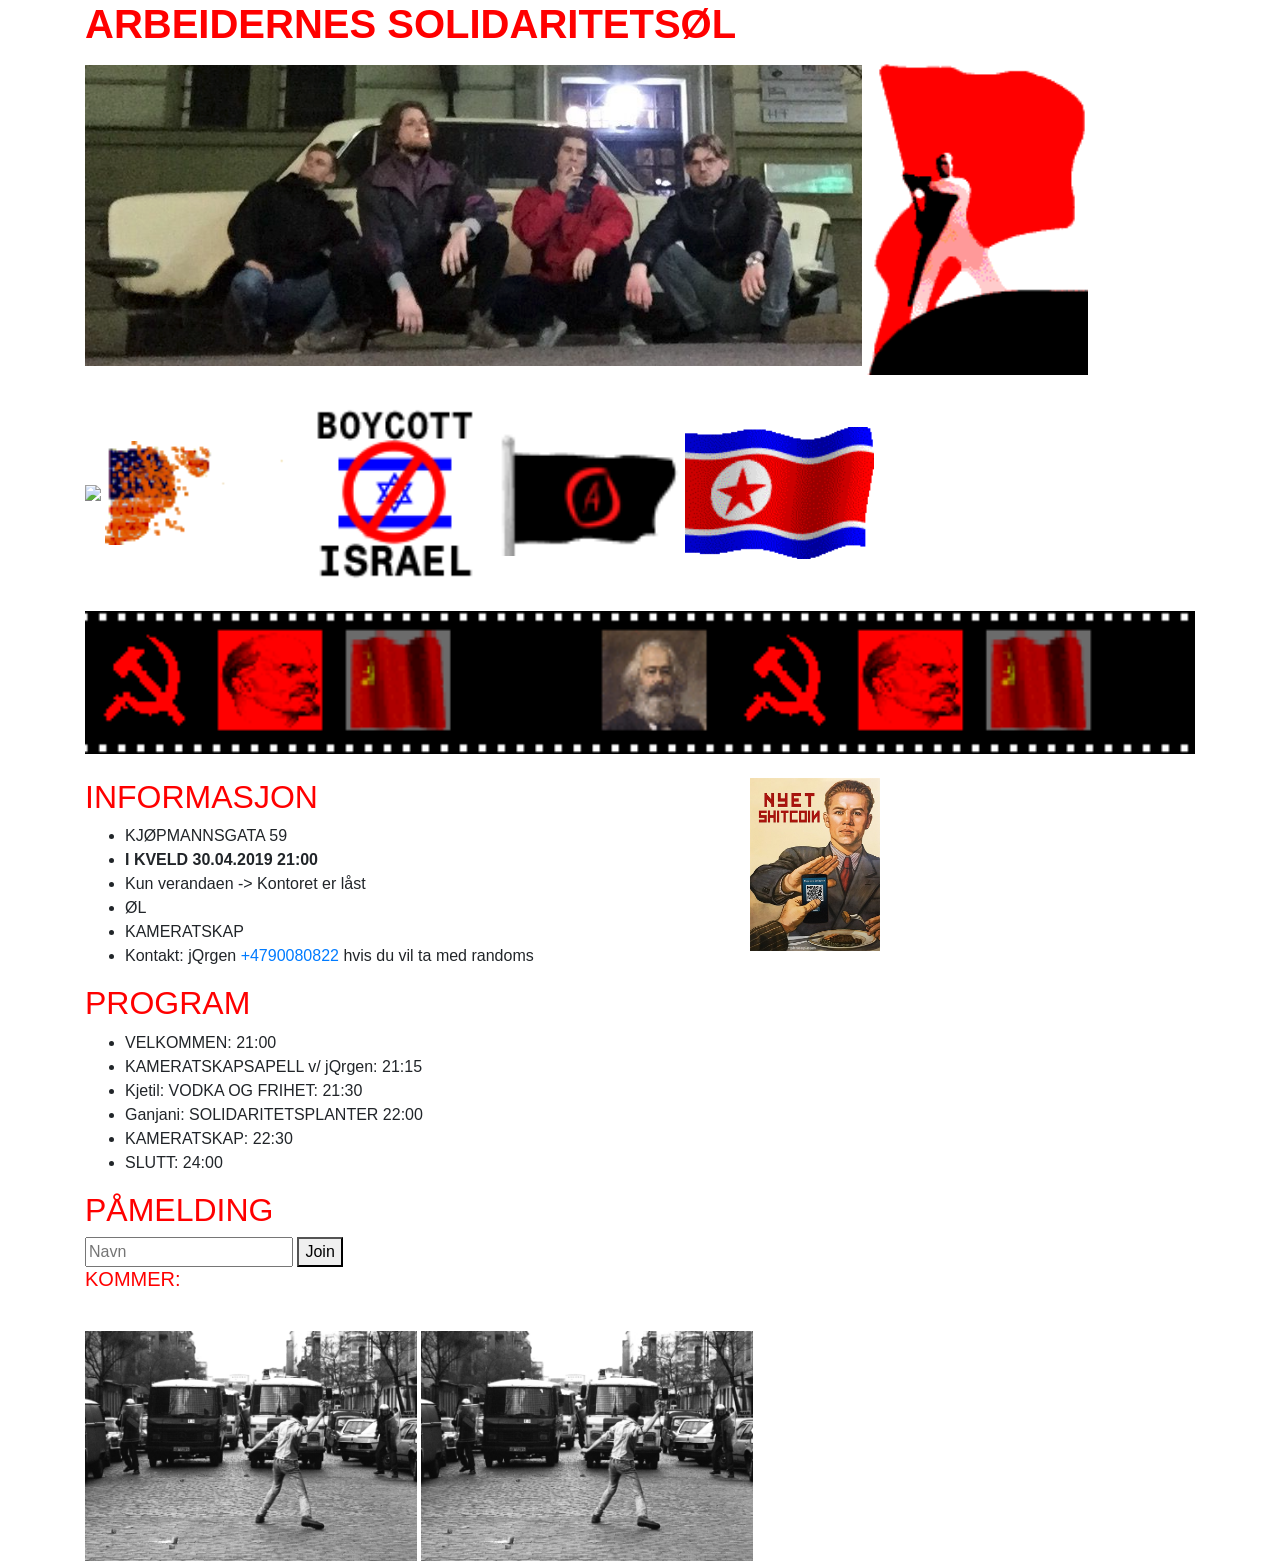
==== index.html @ 7ba4ff25 "anja" ====
<!DOCTYPE html>
<html>
	<head>
	<meta charset="UTF-8">
	<title>SOLIDARITETSØL</title>

	<link href="[data-uri]" rel="icon" type="image/x-icon" />

	<link rel="stylesheet" href="https://stackpath.bootstrapcdn.com/bootstrap/4.3.1/css/bootstrap.min.css" integrity="sha384-ggOyR0iXCbMQv3Xipma34MD+dH/1fQ784/j6cY/iJTQUOhcWr7x9JvoRxT2MZw1T" crossorigin="anonymous">
<script src="https://stackpath.bootstrapcdn.com/bootstrap/4.3.1/js/bootstrap.min.js" integrity="sha384-JjSmVgyd0p3pXB1rRibZUAYoIIy6OrQ6VrjIEaFf/nJGzIxFDsf4x0xIM+B07jRM" crossorigin="anonymous"></script>
	</head>

	<body>
			<div class="container">

		<span id="login">

		</span>

		<span id="invite">
			<h1 style="color:red"><b>ARBEIDERNES SOLIDARITETSØL</b></h1>
			
			<span>
				
				<img src="awesome_lada.png" width="70%"/>
				<img src="banderani.gif" width="20%"/>
			</span>

			<br>
			<br>
				<div width="100%">
					<img src="animatedUSSRflag.gif" width="17%"/>
					<img src="usaburn.gif" width="17%"/>
					<img src="boycott-israel-anim.gif" width="17%"/>
					<img src="anarchy.gif" width="17%"/>
					<img src="kp-flag1.gif" width="17%"/>

				</div>

		</span>

		<br>
		<img src="communist.gif" width="100%"/>
		<br>
		<br>
		<div class="row">
				<div class="col-7">
					<h2 style="color:red">INFORMASJON</h2>
						<ul>
								<li>KJØPMANNSGATA 59</li>
								<li><b>I KVELD 30.04.2019 21:00</b></li>
								<li>Kun verandaen -> Kontoret er låst</li>
								<li>ØL</li>
								<li>KAMERATSKAP</li>
								<li>Kontakt: jQrgen <a href="tel:+4790080822">+4790080822</a> hvis du vil ta med randoms</li>
							</ul> 
				</div>
				<div class="col-5">
						<img src="no_shitcoins.jpg" width="130px"/>
				</div>
			</div>

			<h2 style="color:red">PROGRAM</h2>

			<ul>
					<li>VELKOMMEN: 21:00</li>
					<li>KAMERATSKAPSAPELL v/ jQrgen: 21:15</li>
					<li>Kjetil: VODKA OG FRIHET: 21:30</li>
					<li>Ganjani: SOLIDARITETSPLANTER 22:00</li>
					<li>KAMERATSKAP: 22:30</li>
					<li>SLUTT: 24:00</li>
			</ul>

			<h2 style="color:red">PÅMELDING</h2>
			<input id="attendInput" type="text" placeholder="Navn"> <button onclick="attend()">Join</button>
			<h5 style="color:red">KOMMER:</h5>
			<ul id="dynamic-list"></ul>
		<span>
			<br>
			<img src="mai_1_throwing_stone.jpg" height="230px"/>
			<img src="mai_1_throwing_stone.jpg" height="230px"/>			
		</span>

	</div>

		
		<script src="https://www.gstatic.com/firebasejs/5.10.1/firebase-app.js"></script>
		<script src="https://www.gstatic.com/firebasejs/5.10.1/firebase-firestore.js"></script>

		<script>
			// Initialize Firebase
			var config = {
				apiKey: "AIzaSyAoUilSDTzqC1C0VQzVPPzwSfkYMcGKgtk",
				authDomain: "jqrgen-playground.firebaseapp.com",
				databaseURL: "https://jqrgen-playground.firebaseio.com",
				projectId: "jqrgen-playground",
				storageBucket: "jqrgen-playground.appspot.com",
				messagingSenderId: "1050243347372"
			};
			firebase.initializeApp(config);
			
			const db = firebase.firestore()

			db.collection("attendees").doc("solidaritetsol")
				.get().then(function(doc) {
						const data = doc.data()["attending"]
						data.forEach(attendee => {
							addRSVP(attendee)
						});
				});

			function attend() {
				const attendInput = document.getElementById("attendInput")
				const name = attendInput.value
				attendInput.value = ""
				
				db.collection("attendees")
				.doc("solidaritetsol")
				.update({
					attending: firebase.firestore.FieldValue.arrayUnion(name)
				})

				addRSVP(name)
				window.alert("SES I KVELD KAMERAT")
			}

		function addRSVP(name){
			var ul = document.getElementById("dynamic-list");
			ul.remo
			var li = document.createElement("li");
			li.setAttribute('id',name);
			li.appendChild(document.createTextNode(name));
			ul.appendChild(li);

		}
		</script>
	</body>

</html>
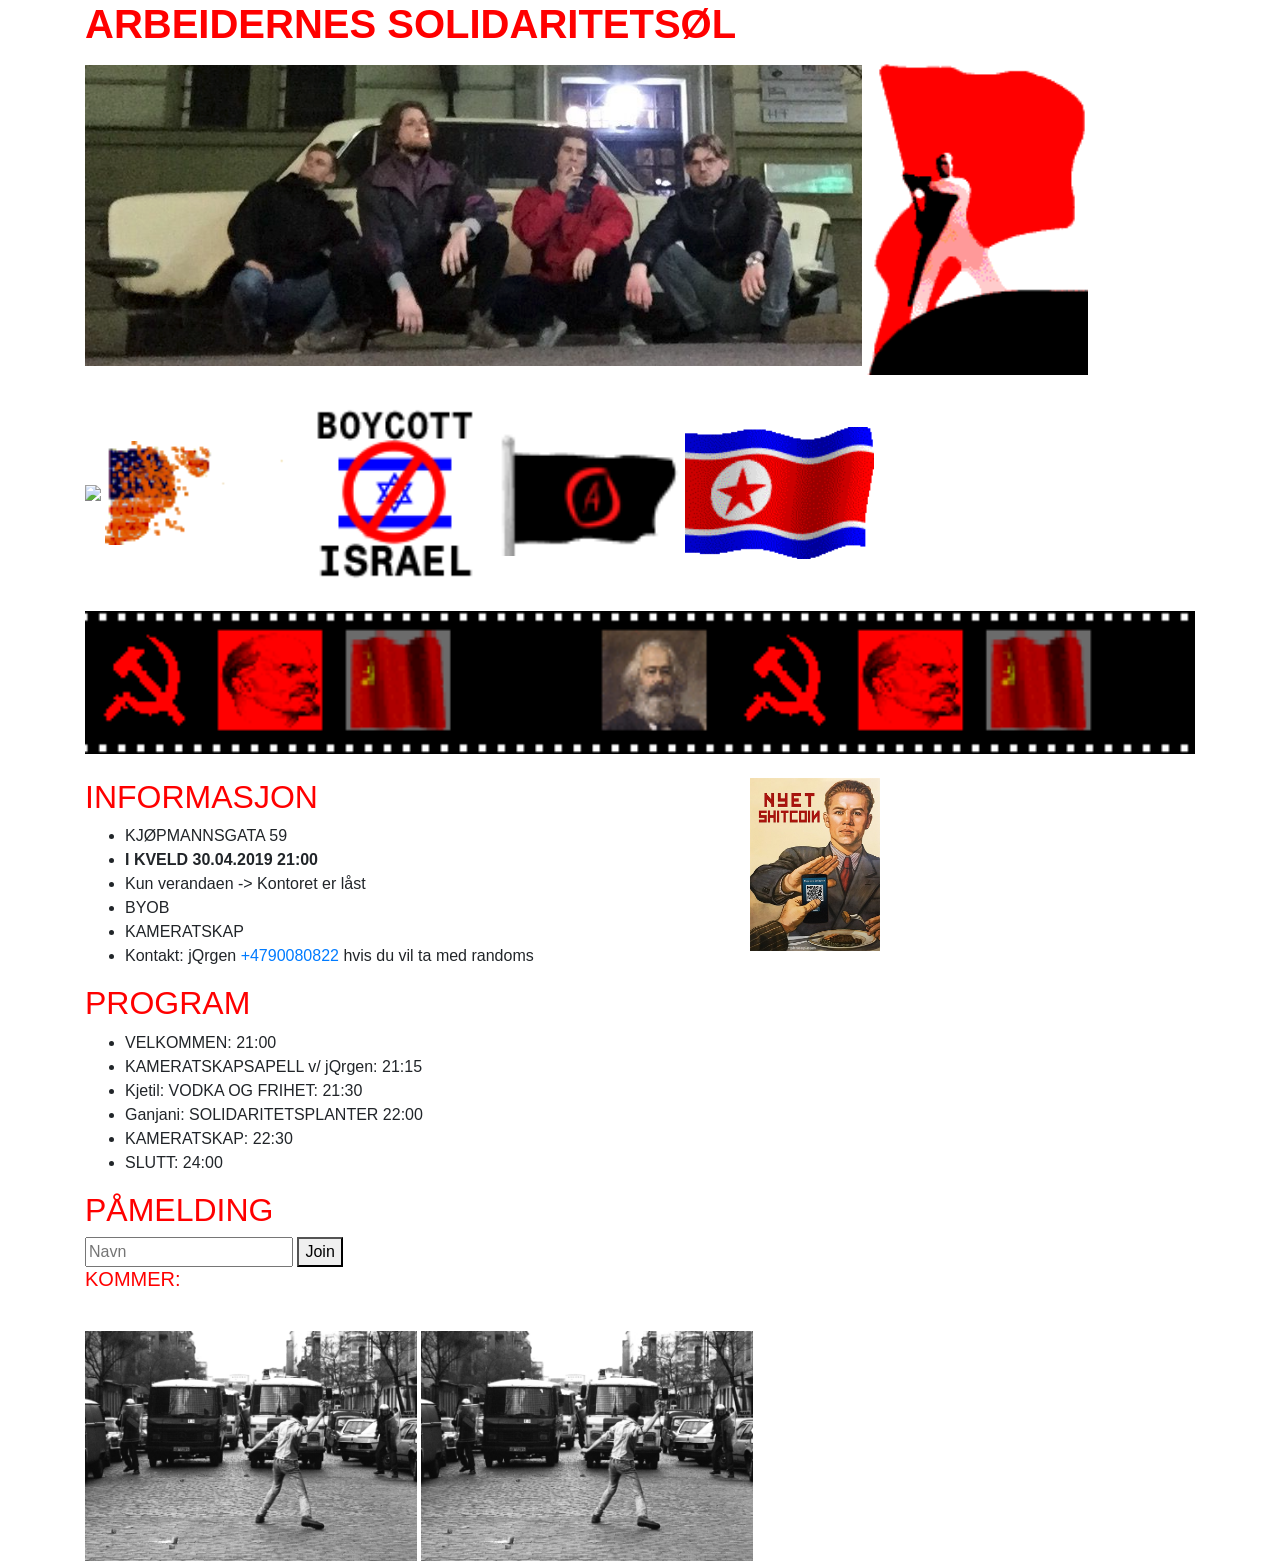
==== commit d2e53175: "anja" ====
--- a/index.html
+++ b/index.html
@@ -50,7 +50,7 @@
 								<li>KJØPMANNSGATA 59</li>
 								<li><b>I KVELD 30.04.2019 21:00</b></li>
 								<li>Kun verandaen -> Kontoret er låst</li>
-								<li>ØL</li>
+								<li>BYOB</li>
 								<li>KAMERATSKAP</li>
 								<li>Kontakt: jQrgen <a href="tel:+4790080822">+4790080822</a> hvis du vil ta med randoms</li>
 							</ul> 
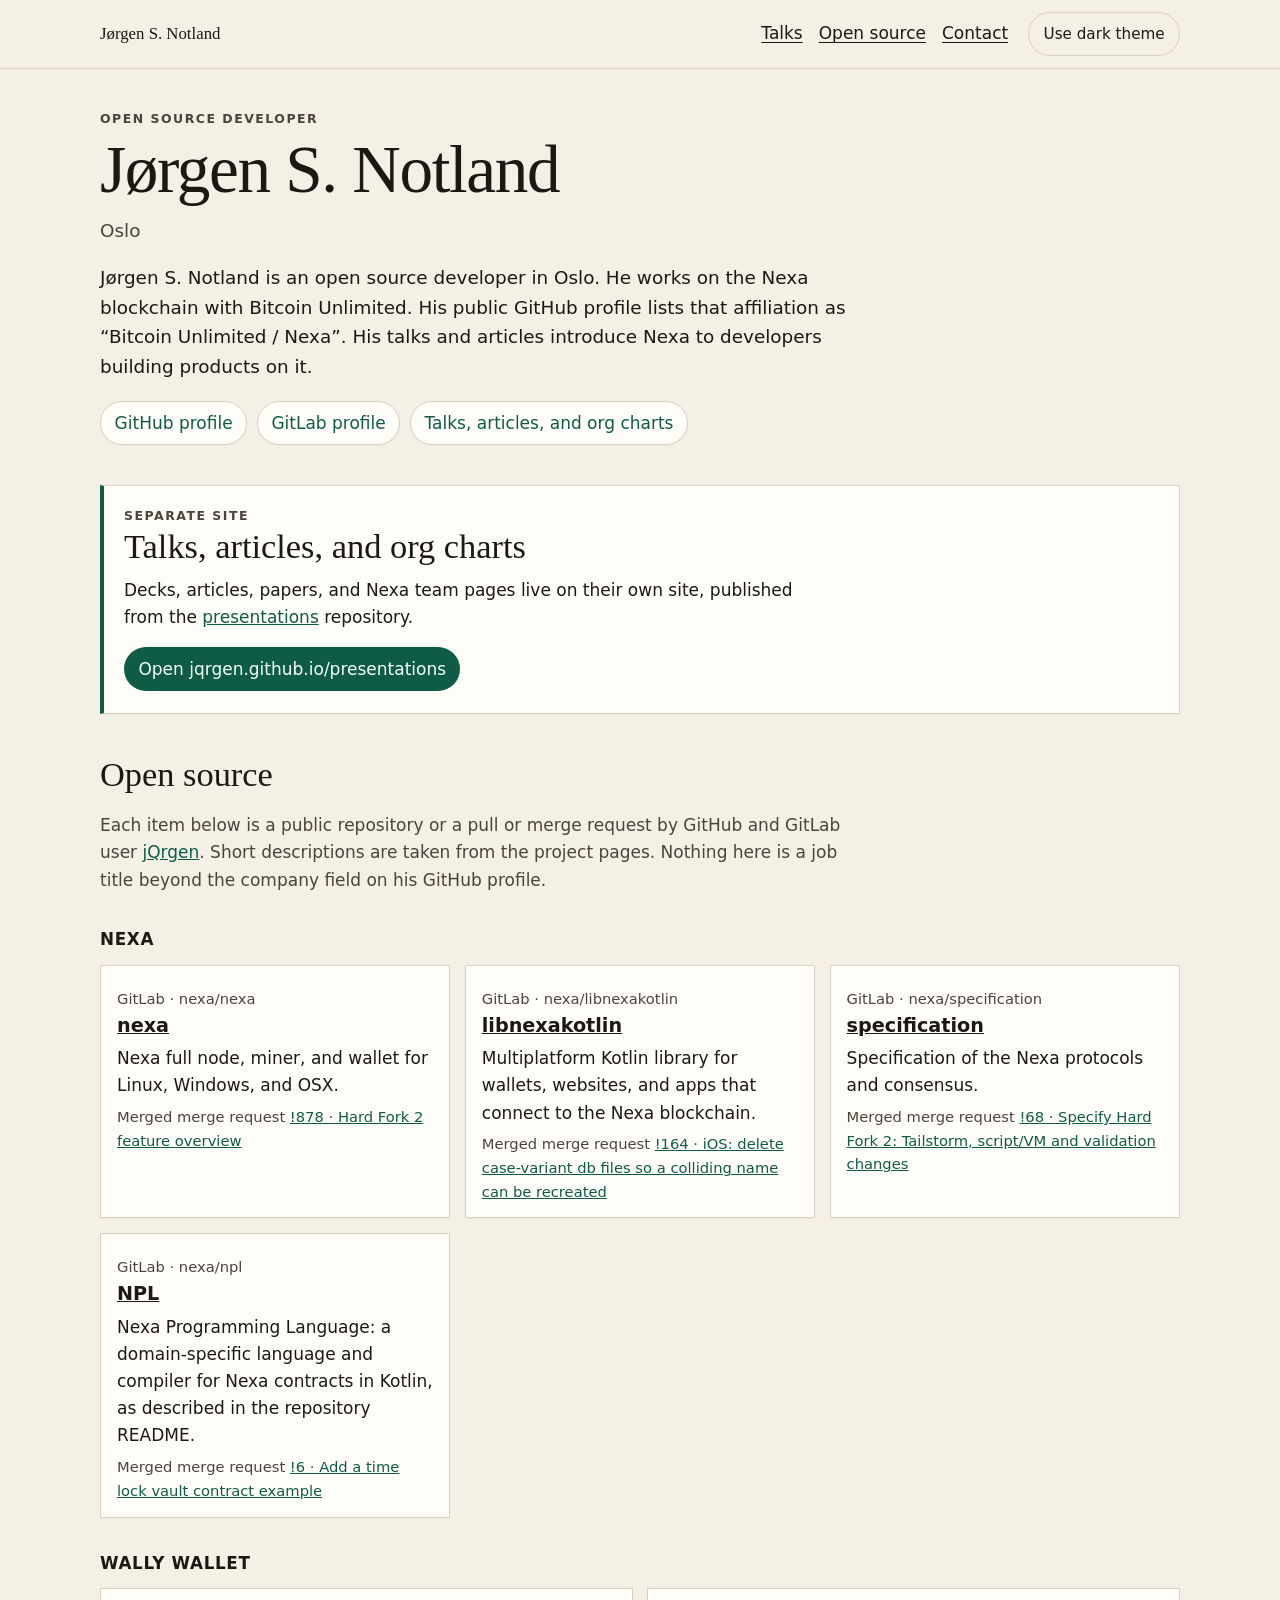
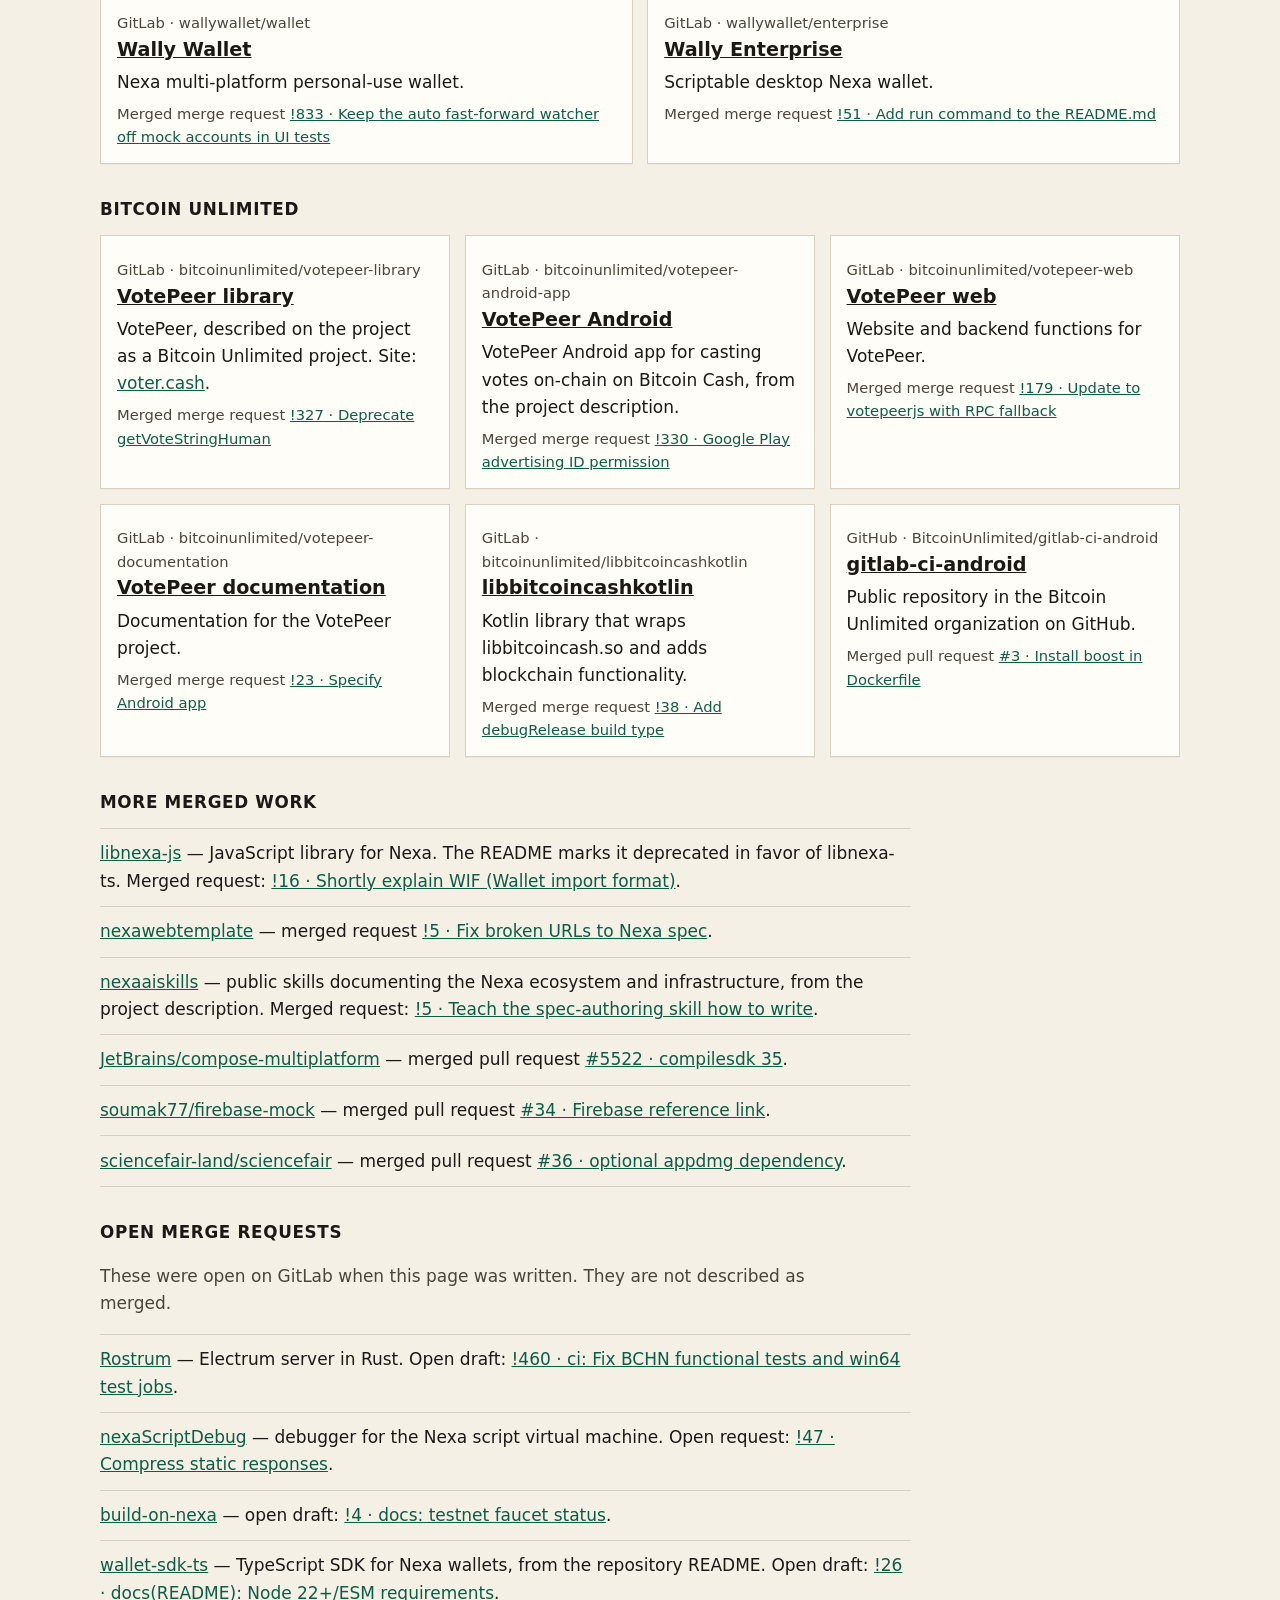
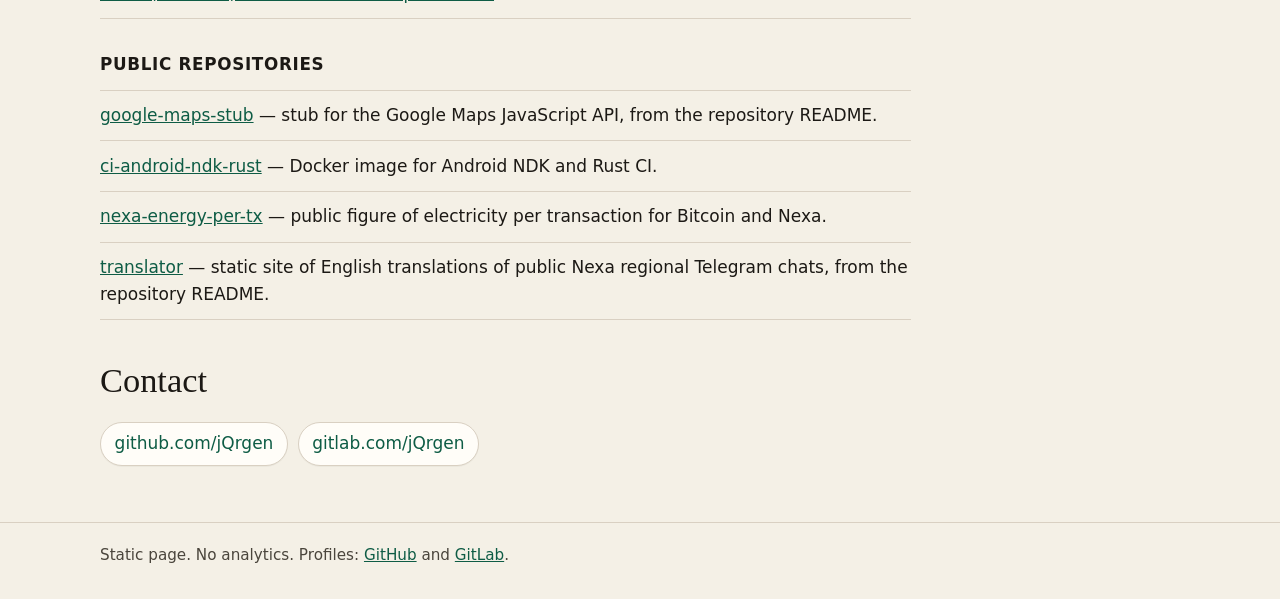
==== commit b18baaef: "Replace the root page with a static personal site Remove the 2019 event page and its images. Publish" ====
--- a/index.html
+++ b/index.html
@@ -1,139 +1,231 @@
 <!DOCTYPE html>
-<html>
-	<head>
-	<meta charset="UTF-8">
-	<title>SOLIDARITETSØL</title>
-
-	<link href="[data-uri]" rel="icon" type="image/x-icon" />
-
-	<link rel="stylesheet" href="https://stackpath.bootstrapcdn.com/bootstrap/4.3.1/css/bootstrap.min.css" integrity="sha384-ggOyR0iXCbMQv3Xipma34MD+dH/1fQ784/j6cY/iJTQUOhcWr7x9JvoRxT2MZw1T" crossorigin="anonymous">
-<script src="https://stackpath.bootstrapcdn.com/bootstrap/4.3.1/js/bootstrap.min.js" integrity="sha384-JjSmVgyd0p3pXB1rRibZUAYoIIy6OrQ6VrjIEaFf/nJGzIxFDsf4x0xIM+B07jRM" crossorigin="anonymous"></script>
-	</head>
-
-	<body>
-			<div class="container">
-
-		<span id="login">
-
-		</span>
-
-		<span id="invite">
-			<h1 style="color:red"><b>ARBEIDERNES SOLIDARITETSØL</b></h1>
-			
-			<span>
-				
-				<img src="awesome_lada.png" width="70%"/>
-				<img src="banderani.gif" width="20%"/>
-			</span>
-
-			<br>
-			<br>
-				<div width="100%">
-					<img src="animatedUSSRflag.gif" width="17%"/>
-					<img src="usaburn.gif" width="17%"/>
-					<img src="boycott-israel-anim.gif" width="17%"/>
-					<img src="anarchy.gif" width="17%"/>
-					<img src="kp-flag1.gif" width="17%"/>
-
-				</div>
-
-		</span>
-
-		<br>
-		<img src="communist.gif" width="100%"/>
-		<br>
-		<br>
-		<div class="row">
-				<div class="col-7">
-					<h2 style="color:red">INFORMASJON</h2>
-						<ul>
-								<li>KJØPMANNSGATA 59</li>
-								<li><b>I KVELD 30.04.2019 21:00</b></li>
-								<li>Kun verandaen -> Kontoret er låst</li>
-								<li>BYOB</li>
-								<li>KAMERATSKAP</li>
-								<li>Kontakt: jQrgen <a href="tel:+4790080822">+4790080822</a> hvis du vil ta med randoms</li>
-							</ul> 
-				</div>
-				<div class="col-5">
-						<img src="no_shitcoins.jpg" width="130px"/>
-				</div>
-			</div>
-
-			<h2 style="color:red">PROGRAM</h2>
-
-			<ul>
-					<li>VELKOMMEN: 21:00</li>
-					<li>KAMERATSKAPSAPELL v/ jQrgen: 21:15</li>
-					<li>Kjetil: VODKA OG FRIHET: 21:30</li>
-					<li>Ganjani: SOLIDARITETSPLANTER 22:00</li>
-					<li>KAMERATSKAP: 22:30</li>
-					<li>SLUTT: 24:00</li>
-			</ul>
-
-			<h2 style="color:red">PÅMELDING</h2>
-			<input id="attendInput" type="text" placeholder="Navn"> <button onclick="attend()">Join</button>
-			<h5 style="color:red">KOMMER:</h5>
-			<ul id="dynamic-list"></ul>
-		<span>
-			<br>
-			<img src="mai_1_throwing_stone.jpg" height="230px"/>
-			<img src="mai_1_throwing_stone.jpg" height="230px"/>			
-		</span>
-
-	</div>
-
-		
-		<script src="https://www.gstatic.com/firebasejs/5.10.1/firebase-app.js"></script>
-		<script src="https://www.gstatic.com/firebasejs/5.10.1/firebase-firestore.js"></script>
-
-		<script>
-			// Initialize Firebase
-			var config = {
-				apiKey: "AIzaSyAoUilSDTzqC1C0VQzVPPzwSfkYMcGKgtk",
-				authDomain: "jqrgen-playground.firebaseapp.com",
-				databaseURL: "https://jqrgen-playground.firebaseio.com",
-				projectId: "jqrgen-playground",
-				storageBucket: "jqrgen-playground.appspot.com",
-				messagingSenderId: "1050243347372"
-			};
-			firebase.initializeApp(config);
-			
-			const db = firebase.firestore()
-
-			db.collection("attendees").doc("solidaritetsol")
-				.get().then(function(doc) {
-						const data = doc.data()["attending"]
-						data.forEach(attendee => {
-							addRSVP(attendee)
-						});
-				});
-
-			function attend() {
-				const attendInput = document.getElementById("attendInput")
-				const name = attendInput.value
-				attendInput.value = ""
-				
-				db.collection("attendees")
-				.doc("solidaritetsol")
-				.update({
-					attending: firebase.firestore.FieldValue.arrayUnion(name)
-				})
-
-				addRSVP(name)
-				window.alert("SES I KVELD KAMERAT")
-			}
-
-		function addRSVP(name){
-			var ul = document.getElementById("dynamic-list");
-			ul.remo
-			var li = document.createElement("li");
-			li.setAttribute('id',name);
-			li.appendChild(document.createTextNode(name));
-			ul.appendChild(li);
-
-		}
-		</script>
-	</body>
-
-</html> +<html lang="en">
+<head>
+<meta charset="utf-8">
+<meta name="viewport" content="width=device-width, initial-scale=1">
+<title>Jørgen S. Notland</title>
+<meta name="description" content="Jørgen S. Notland is an open source developer in Oslo. He works on the Nexa blockchain with Bitcoin Unlimited.">
+<link rel="canonical" href="https://jqrgen.github.io/">
+<meta property="og:title" content="Jørgen S. Notland">
+<meta property="og:description" content="Open source developer in Oslo, working on the Nexa blockchain with Bitcoin Unlimited.">
+<meta property="og:type" content="profile">
+<meta property="og:url" content="https://jqrgen.github.io/">
+<meta property="og:locale" content="en">
+<meta property="og:site_name" content="Jørgen S. Notland">
+<meta name="theme-color" content="#f4f0e6">
+<link rel="icon" href="favicon.svg" type="image/svg+xml">
+<link rel="stylesheet" href="styles.css">
+</head>
+<body>
+<a class="skip" href="#content">Skip to content</a>
+<header class="site-header">
+<div class="wrap header-inner">
+<a class="brand" href="#content">Jørgen S. Notland</a>
+<nav class="site-nav" aria-label="On this page">
+<a href="#talks">Talks</a>
+<a href="#work">Open source</a>
+<a href="#contact">Contact</a>
+</nav>
+<button type="button" class="theme-toggle" id="theme-toggle" aria-pressed="false">Toggle color theme</button>
+</div>
+</header>
+
+<main id="content">
+<div class="wrap">
+<p class="kicker">Open source developer</p>
+<h1>Jørgen S. Notland</h1>
+<p class="place">Oslo</p>
+<p class="lede">Jørgen S. Notland is an open source developer in Oslo. He works on the Nexa blockchain with Bitcoin Unlimited. His public GitHub profile lists that affiliation as “Bitcoin Unlimited / Nexa”. His talks and articles introduce Nexa to developers building products on it.</p>
+<ul class="profile-links">
+<li><a rel="me" href="https://github.com/jQrgen">GitHub profile</a></li>
+<li><a rel="me" href="https://gitlab.com/jQrgen">GitLab profile</a></li>
+<li><a href="https://jqrgen.github.io/presentations/">Talks, articles, and org charts</a></li>
+</ul>
+
+<section class="panel" id="talks" aria-labelledby="talks-heading">
+<div>
+<p class="kicker">Separate site</p>
+<h2 id="talks-heading">Talks, articles, and org charts</h2>
+<p>Decks, articles, papers, and Nexa team pages live on their own site, published from the <a href="https://github.com/jQrgen/presentations">presentations</a> repository.</p>
+</div>
+<a class="panel-link" href="https://jqrgen.github.io/presentations/">Open jqrgen.github.io/presentations</a>
+</section>
+
+<section id="work" aria-labelledby="work-heading">
+<h2 id="work-heading">Open source</h2>
+<p class="section-note">Each item below is a public repository or a pull or merge request by GitHub and GitLab user <a href="https://github.com/jQrgen">jQrgen</a>. Short descriptions are taken from the project pages. Nothing here is a job title beyond the company field on his GitHub profile.</p>
+
+<h3>Nexa</h3>
+<ul class="cards">
+<li>
+<p class="meta">GitLab · nexa/nexa</p>
+<h4><a href="https://gitlab.com/nexa/nexa">nexa</a></h4>
+<p>Nexa full node, miner, and wallet for Linux, Windows, and OSX.</p>
+<p class="meta">Merged merge request <a href="https://gitlab.com/nexa/nexa/-/merge_requests/878">!878 · Hard Fork 2 feature overview</a></p>
+</li>
+<li>
+<p class="meta">GitLab · nexa/libnexakotlin</p>
+<h4><a href="https://gitlab.com/nexa/libnexakotlin">libnexakotlin</a></h4>
+<p>Multiplatform Kotlin library for wallets, websites, and apps that connect to the Nexa blockchain.</p>
+<p class="meta">Merged merge request <a href="https://gitlab.com/nexa/libnexakotlin/-/merge_requests/164">!164 · iOS: delete case-variant db files so a colliding name can be recreated</a></p>
+</li>
+<li>
+<p class="meta">GitLab · nexa/specification</p>
+<h4><a href="https://gitlab.com/nexa/specification">specification</a></h4>
+<p>Specification of the Nexa protocols and consensus.</p>
+<p class="meta">Merged merge request <a href="https://gitlab.com/nexa/specification/-/merge_requests/68">!68 · Specify Hard Fork 2: Tailstorm, script/VM and validation changes</a></p>
+</li>
+<li>
+<p class="meta">GitLab · nexa/npl</p>
+<h4><a href="https://gitlab.com/nexa/npl">NPL</a></h4>
+<p>Nexa Programming Language: a domain-specific language and compiler for Nexa contracts in Kotlin, as described in the repository README.</p>
+<p class="meta">Merged merge request <a href="https://gitlab.com/nexa/npl/-/merge_requests/6">!6 · Add a time lock vault contract example</a></p>
+</li>
+</ul>
+
+<h3>Wally Wallet</h3>
+<ul class="cards">
+<li>
+<p class="meta">GitLab · wallywallet/wallet</p>
+<h4><a href="https://gitlab.com/wallywallet/wallet">Wally Wallet</a></h4>
+<p>Nexa multi-platform personal-use wallet.</p>
+<p class="meta">Merged merge request <a href="https://gitlab.com/wallywallet/wallet/-/merge_requests/833">!833 · Keep the auto fast-forward watcher off mock accounts in UI tests</a></p>
+</li>
+<li>
+<p class="meta">GitLab · wallywallet/enterprise</p>
+<h4><a href="https://gitlab.com/wallywallet/enterprise">Wally Enterprise</a></h4>
+<p>Scriptable desktop Nexa wallet.</p>
+<p class="meta">Merged merge request <a href="https://gitlab.com/wallywallet/enterprise/-/merge_requests/51">!51 · Add run command to the README.md</a></p>
+</li>
+</ul>
+
+<h3>Bitcoin Unlimited</h3>
+<ul class="cards">
+<li>
+<p class="meta">GitLab · bitcoinunlimited/votepeer-library</p>
+<h4><a href="https://gitlab.com/bitcoinunlimited/votepeer-library">VotePeer library</a></h4>
+<p>VotePeer, described on the project as a Bitcoin Unlimited project. Site: <a href="https://voter.cash">voter.cash</a>.</p>
+<p class="meta">Merged merge request <a href="https://gitlab.com/bitcoinunlimited/votepeer-library/-/merge_requests/327">!327 · Deprecate getVoteStringHuman</a></p>
+</li>
+<li>
+<p class="meta">GitLab · bitcoinunlimited/votepeer-android-app</p>
+<h4><a href="https://gitlab.com/bitcoinunlimited/votepeer-android-app">VotePeer Android</a></h4>
+<p>VotePeer Android app for casting votes on-chain on Bitcoin Cash, from the project description.</p>
+<p class="meta">Merged merge request <a href="https://gitlab.com/bitcoinunlimited/votepeer-android-app/-/merge_requests/330">!330 · Google Play advertising ID permission</a></p>
+</li>
+<li>
+<p class="meta">GitLab · bitcoinunlimited/votepeer-web</p>
+<h4><a href="https://gitlab.com/bitcoinunlimited/votepeer-web">VotePeer web</a></h4>
+<p>Website and backend functions for VotePeer.</p>
+<p class="meta">Merged merge request <a href="https://gitlab.com/bitcoinunlimited/votepeer-web/-/merge_requests/179">!179 · Update to votepeerjs with RPC fallback</a></p>
+</li>
+<li>
+<p class="meta">GitLab · bitcoinunlimited/votepeer-documentation</p>
+<h4><a href="https://gitlab.com/bitcoinunlimited/votepeer-documentation">VotePeer documentation</a></h4>
+<p>Documentation for the VotePeer project.</p>
+<p class="meta">Merged merge request <a href="https://gitlab.com/bitcoinunlimited/votepeer-documentation/-/merge_requests/23">!23 · Specify Android app</a></p>
+</li>
+<li>
+<p class="meta">GitLab · bitcoinunlimited/libbitcoincashkotlin</p>
+<h4><a href="https://gitlab.com/bitcoinunlimited/libbitcoincashkotlin">libbitcoincashkotlin</a></h4>
+<p>Kotlin library that wraps libbitcoincash.so and adds blockchain functionality.</p>
+<p class="meta">Merged merge request <a href="https://gitlab.com/bitcoinunlimited/libbitcoincashkotlin/-/merge_requests/38">!38 · Add debugRelease build type</a></p>
+</li>
+<li>
+<p class="meta">GitHub · BitcoinUnlimited/gitlab-ci-android</p>
+<h4><a href="https://github.com/BitcoinUnlimited/gitlab-ci-android">gitlab-ci-android</a></h4>
+<p>Public repository in the Bitcoin Unlimited organization on GitHub.</p>
+<p class="meta">Merged pull request <a href="https://github.com/BitcoinUnlimited/gitlab-ci-android/pull/3">#3 · Install boost in Dockerfile</a></p>
+</li>
+</ul>
+
+<h3>More merged work</h3>
+<ul class="plain">
+<li><a href="https://gitlab.com/nexa/libnexa-js">libnexa-js</a> — JavaScript library for Nexa. The README marks it deprecated in favor of libnexa-ts. Merged request: <a href="https://gitlab.com/nexa/libnexa-js/-/merge_requests/16">!16 · Shortly explain WIF (Wallet import format)</a>.</li>
+<li><a href="https://gitlab.com/nexa/nexawebtemplate">nexawebtemplate</a> — merged request <a href="https://gitlab.com/nexa/nexawebtemplate/-/merge_requests/5">!5 · Fix broken URLs to Nexa spec</a>.</li>
+<li><a href="https://gitlab.com/nexa/nexaaiskills">nexaaiskills</a> — public skills documenting the Nexa ecosystem and infrastructure, from the project description. Merged request: <a href="https://gitlab.com/nexa/nexaaiskills/-/merge_requests/5">!5 · Teach the spec-authoring skill how to write</a>.</li>
+<li><a href="https://github.com/JetBrains/compose-multiplatform">JetBrains/compose-multiplatform</a> — merged pull request <a href="https://github.com/JetBrains/compose-multiplatform/pull/5522">#5522 · compilesdk 35</a>.</li>
+<li><a href="https://github.com/soumak77/firebase-mock">soumak77/firebase-mock</a> — merged pull request <a href="https://github.com/soumak77/firebase-mock/pull/34">#34 · Firebase reference link</a>.</li>
+<li><a href="https://github.com/sciencefair-land/sciencefair">sciencefair-land/sciencefair</a> — merged pull request <a href="https://github.com/sciencefair-land/sciencefair/pull/36">#36 · optional appdmg dependency</a>.</li>
+</ul>
+
+<h3>Open merge requests</h3>
+<p class="section-note">These were open on GitLab when this page was written. They are not described as merged.</p>
+<ul class="plain">
+<li><a href="https://gitlab.com/nexa/rostrum">Rostrum</a> — Electrum server in Rust. Open draft: <a href="https://gitlab.com/nexa/rostrum/-/merge_requests/460">!460 · ci: Fix BCHN functional tests and win64 test jobs</a>.</li>
+<li><a href="https://gitlab.com/nexa/nexascriptdebug">nexaScriptDebug</a> — debugger for the Nexa script virtual machine. Open request: <a href="https://gitlab.com/nexa/nexascriptdebug/-/merge_requests/47">!47 · Compress static responses</a>.</li>
+<li><a href="https://gitlab.com/nexa/build-on-nexa">build-on-nexa</a> — open draft: <a href="https://gitlab.com/nexa/build-on-nexa/-/merge_requests/4">!4 · docs: testnet faucet status</a>.</li>
+<li><a href="https://gitlab.com/nexa/wallet-sdk-ts">wallet-sdk-ts</a> — TypeScript SDK for Nexa wallets, from the repository README. Open draft: <a href="https://gitlab.com/nexa/wallet-sdk-ts/-/merge_requests/26">!26 · docs(README): Node 22+/ESM requirements</a>.</li>
+</ul>
+
+<h3>Public repositories</h3>
+<ul class="plain">
+<li><a href="https://github.com/jQrgen/google-maps-stub">google-maps-stub</a> — stub for the Google Maps JavaScript API, from the repository README.</li>
+<li><a href="https://github.com/jQrgen/ci-android-ndk-rust">ci-android-ndk-rust</a> — Docker image for Android NDK and Rust CI.</li>
+<li><a href="https://github.com/jQrgen/nexa-energy-per-tx">nexa-energy-per-tx</a> — public figure of electricity per transaction for Bitcoin and Nexa.</li>
+<li><a href="https://github.com/jQrgen/translator">translator</a> — static site of English translations of public Nexa regional Telegram chats, from the repository README.</li>
+</ul>
+</section>
+
+<section id="contact" aria-labelledby="contact-heading">
+<h2 id="contact-heading">Contact</h2>
+<ul class="profile-links">
+<li><a rel="me" href="https://github.com/jQrgen">github.com/jQrgen</a></li>
+<li><a rel="me" href="https://gitlab.com/jQrgen">gitlab.com/jQrgen</a></li>
+</ul>
+</section>
+</div>
+</main>
+
+<footer class="site-footer">
+<div class="wrap">
+<p>Static page. No analytics. Profiles: <a href="https://github.com/jQrgen">GitHub</a> and <a href="https://gitlab.com/jQrgen">GitLab</a>.</p>
+</div>
+</footer>
+<script>
+(function () {
+  var root = document.documentElement;
+  var key = "theme";
+  var btn = document.getElementById("theme-toggle");
+  var color = document.querySelector('meta[name="theme-color"]');
+  var media = window.matchMedia("(prefers-color-scheme: dark)");
+
+  function systemDark() {
+    return media.matches;
+  }
+
+  function apply(theme) {
+    if (theme === "light" || theme === "dark") {
+      root.setAttribute("data-theme", theme);
+    } else {
+      root.removeAttribute("data-theme");
+    }
+    var dark = theme === "dark" || (!theme && systemDark());
+    btn.setAttribute("aria-pressed", dark ? "true" : "false");
+    btn.textContent = dark ? "Use light theme" : "Use dark theme";
+    if (color) color.setAttribute("content", dark ? "#121614" : "#f4f0e6");
+  }
+
+  var stored = null;
+  try { stored = localStorage.getItem(key); } catch (e) {}
+  if (stored !== "light" && stored !== "dark") stored = null;
+  apply(stored);
+
+  btn.addEventListener("click", function () {
+    var dark = btn.getAttribute("aria-pressed") === "true";
+    var next = dark ? "light" : "dark";
+    try { localStorage.setItem(key, next); } catch (e) {}
+    apply(next);
+  });
+
+  if (media.addEventListener) {
+    media.addEventListener("change", function () {
+      var saved = null;
+      try { saved = localStorage.getItem(key); } catch (e) {}
+      if (saved !== "light" && saved !== "dark") apply(null);
+    });
+  }
+})();
+</script>
+</body>
+</html>
--- a/styles.css
+++ b/styles.css
@@ -0,0 +1,328 @@
+:root {
+  color-scheme: light;
+  --bg: #f4f0e6;
+  --bg-raise: #fffdf8;
+  --ink: #1c1915;
+  --muted: #4a453c;
+  --line: #d9d0c2;
+  --accent: #0e5c45;
+  --accent-ink: #f7fffb;
+  --header: rgba(244, 240, 230, 0.92);
+  --shadow: 0 1px 0 rgba(28, 25, 21, 0.04);
+  --serif: "Iowan Old Style", "Palatino Linotype", Palatino, Georgia, "Times New Roman", serif;
+  --sans: system-ui, -apple-system, "Segoe UI", Roboto, Helvetica, Arial, sans-serif;
+}
+
+@media (prefers-color-scheme: dark) {
+  :root {
+    color-scheme: dark;
+    --bg: #121614;
+    --bg-raise: #1b221e;
+    --ink: #f4f0e6;
+    --muted: #c8c0b4;
+    --line: #313a34;
+    --accent: #8fd0b0;
+    --accent-ink: #10211a;
+    --header: rgba(18, 22, 20, 0.92);
+    --shadow: 0 1px 0 rgba(0, 0, 0, 0.3);
+  }
+}
+
+:root[data-theme="light"] {
+  color-scheme: light;
+  --bg: #f4f0e6;
+  --bg-raise: #fffdf8;
+  --ink: #1c1915;
+  --muted: #4a453c;
+  --line: #d9d0c2;
+  --accent: #0e5c45;
+  --accent-ink: #f7fffb;
+  --header: rgba(244, 240, 230, 0.92);
+  --shadow: 0 1px 0 rgba(28, 25, 21, 0.04);
+}
+
+:root[data-theme="dark"] {
+  color-scheme: dark;
+  --bg: #121614;
+  --bg-raise: #1b221e;
+  --ink: #f4f0e6;
+  --muted: #c8c0b4;
+  --line: #313a34;
+  --accent: #8fd0b0;
+  --accent-ink: #10211a;
+  --header: rgba(18, 22, 20, 0.92);
+  --shadow: 0 1px 0 rgba(0, 0, 0, 0.3);
+}
+
+* { box-sizing: border-box; }
+
+html { scroll-behavior: smooth; }
+
+@media (prefers-reduced-motion: reduce) {
+  html { scroll-behavior: auto; }
+}
+
+body {
+  margin: 0;
+  background: var(--bg);
+  color: var(--ink);
+  font-family: var(--sans);
+  font-size: 1.0625rem;
+  line-height: 1.6;
+}
+
+.skip {
+  position: absolute;
+  left: 0.75rem;
+  top: 0.75rem;
+  transform: translateY(-150%);
+  background: var(--accent);
+  color: var(--accent-ink);
+  padding: 0.5rem 0.8rem;
+  z-index: 10;
+}
+
+.skip:focus { transform: none; }
+
+.wrap {
+  width: min(1080px, calc(100% - 2.5rem));
+  margin-inline: auto;
+}
+
+.site-header {
+  position: sticky;
+  top: 0;
+  z-index: 5;
+  background: var(--header);
+  border-bottom: 1px solid var(--line);
+  backdrop-filter: blur(8px);
+}
+
+.header-inner {
+  display: flex;
+  flex-wrap: wrap;
+  align-items: center;
+  gap: 0.75rem 1.25rem;
+  padding: 0.75rem 0;
+}
+
+.brand {
+  font-family: var(--serif);
+  font-size: 1.05rem;
+  color: var(--ink);
+  text-decoration: none;
+  margin-right: auto;
+}
+
+.site-nav {
+  display: flex;
+  flex-wrap: wrap;
+  gap: 0.25rem 1rem;
+}
+
+.site-nav a {
+  color: var(--ink);
+  text-decoration-thickness: 1px;
+  text-underline-offset: 0.2em;
+  padding: 0.4rem 0;
+}
+
+.theme-toggle {
+  font: inherit;
+  font-size: 0.95rem;
+  color: var(--ink);
+  background: transparent;
+  border: 1px solid var(--line);
+  border-radius: 999px;
+  padding: 0.45rem 0.9rem;
+  min-height: 44px;
+  cursor: pointer;
+}
+
+.theme-toggle:hover { border-color: var(--accent); }
+
+a { color: var(--accent); }
+
+a:hover { text-decoration-thickness: 2px; }
+
+a:focus-visible,
+.theme-toggle:focus-visible,
+.skip:focus-visible {
+  outline: 2px solid var(--accent);
+  outline-offset: 3px;
+}
+
+main { padding: 2.5rem 0 3.5rem; }
+
+.kicker {
+  margin: 0 0 0.4rem;
+  color: var(--muted);
+  font-size: 0.78rem;
+  font-weight: 600;
+  letter-spacing: 0.12em;
+  text-transform: uppercase;
+}
+
+h1 {
+  margin: 0;
+  font-family: var(--serif);
+  font-size: clamp(2.4rem, 6vw, 4.2rem);
+  font-weight: 500;
+  letter-spacing: -0.02em;
+  line-height: 1.05;
+}
+
+h2 {
+  margin: 2.5rem 0 0.6rem;
+  font-family: var(--serif);
+  font-size: clamp(1.7rem, 3vw, 2.15rem);
+  font-weight: 500;
+  line-height: 1.2;
+}
+
+h3 {
+  margin: 2rem 0 0.75rem;
+  font-size: 1.05rem;
+  font-weight: 700;
+  letter-spacing: 0.04em;
+  text-transform: uppercase;
+}
+
+h4 {
+  margin: 0.2rem 0 0.4rem;
+  font-size: 1.2rem;
+  font-weight: 600;
+  line-height: 1.3;
+}
+
+h4 a { color: var(--ink); }
+
+.place {
+  margin: 0.6rem 0 0;
+  color: var(--muted);
+  font-size: 1.15rem;
+}
+
+.lede {
+  max-width: 68ch;
+  font-size: 1.15rem;
+}
+
+.section-note {
+  max-width: 70ch;
+  color: var(--muted);
+}
+
+.profile-links {
+  display: flex;
+  flex-wrap: wrap;
+  gap: 0.6rem;
+  padding: 0;
+  margin: 1.25rem 0 0;
+  list-style: none;
+}
+
+.profile-links a {
+  display: inline-flex;
+  align-items: center;
+  min-height: 44px;
+  padding: 0.35rem 0.85rem;
+  border: 1px solid var(--line);
+  border-radius: 999px;
+  background: var(--bg-raise);
+  text-decoration: none;
+  box-shadow: var(--shadow);
+}
+
+.profile-links a:hover { border-color: var(--accent); }
+
+.panel {
+  display: flex;
+  flex-wrap: wrap;
+  justify-content: space-between;
+  gap: 1rem 2rem;
+  margin-top: 2.5rem;
+  padding: 1.25rem 1.25rem 1.35rem;
+  background: var(--bg-raise);
+  border: 1px solid var(--line);
+  border-left: 4px solid var(--accent);
+  box-shadow: var(--shadow);
+}
+
+.panel h2 { margin-top: 0; }
+
+.panel p { margin: 0; max-width: 62ch; }
+
+.panel-link {
+  align-self: end;
+  display: inline-flex;
+  align-items: center;
+  min-height: 44px;
+  padding: 0.45rem 0.9rem;
+  background: var(--accent);
+  color: var(--accent-ink);
+  text-decoration: none;
+  border-radius: 999px;
+}
+
+.panel-link:hover { text-decoration: underline; }
+
+.cards {
+  display: grid;
+  grid-template-columns: repeat(auto-fit, minmax(16.5rem, 1fr));
+  gap: 0.9rem;
+  padding: 0;
+  margin: 0;
+  list-style: none;
+}
+
+.cards li {
+  margin: 0;
+  padding: 1rem 1rem 0.9rem;
+  background: var(--bg-raise);
+  border: 1px solid var(--line);
+  box-shadow: var(--shadow);
+}
+
+.cards p { margin: 0.35rem 0 0; }
+
+.cards a,
+.plain a { overflow-wrap: anywhere; }
+
+.meta {
+  margin: 0;
+  color: var(--muted);
+  font-size: 0.92rem;
+}
+
+.plain {
+  margin: 0;
+  padding: 0;
+  list-style: none;
+  max-width: 75ch;
+}
+
+.plain li {
+  margin: 0;
+  padding: 0.7rem 0;
+  border-top: 1px solid var(--line);
+}
+
+.plain li:last-child { border-bottom: 1px solid var(--line); }
+
+.site-footer {
+  border-top: 1px solid var(--line);
+  padding: 1.25rem 0 2rem;
+  color: var(--muted);
+  font-size: 0.95rem;
+}
+
+.site-footer p { margin: 0; }
+
+@media (max-width: 640px) {
+  .wrap { width: min(1080px, calc(100% - 1.5rem)); }
+  main { padding-top: 1.75rem; }
+  .header-inner { align-items: stretch; }
+  .theme-toggle { width: 100%; }
+  .panel-link { width: 100%; justify-content: center; }
+}
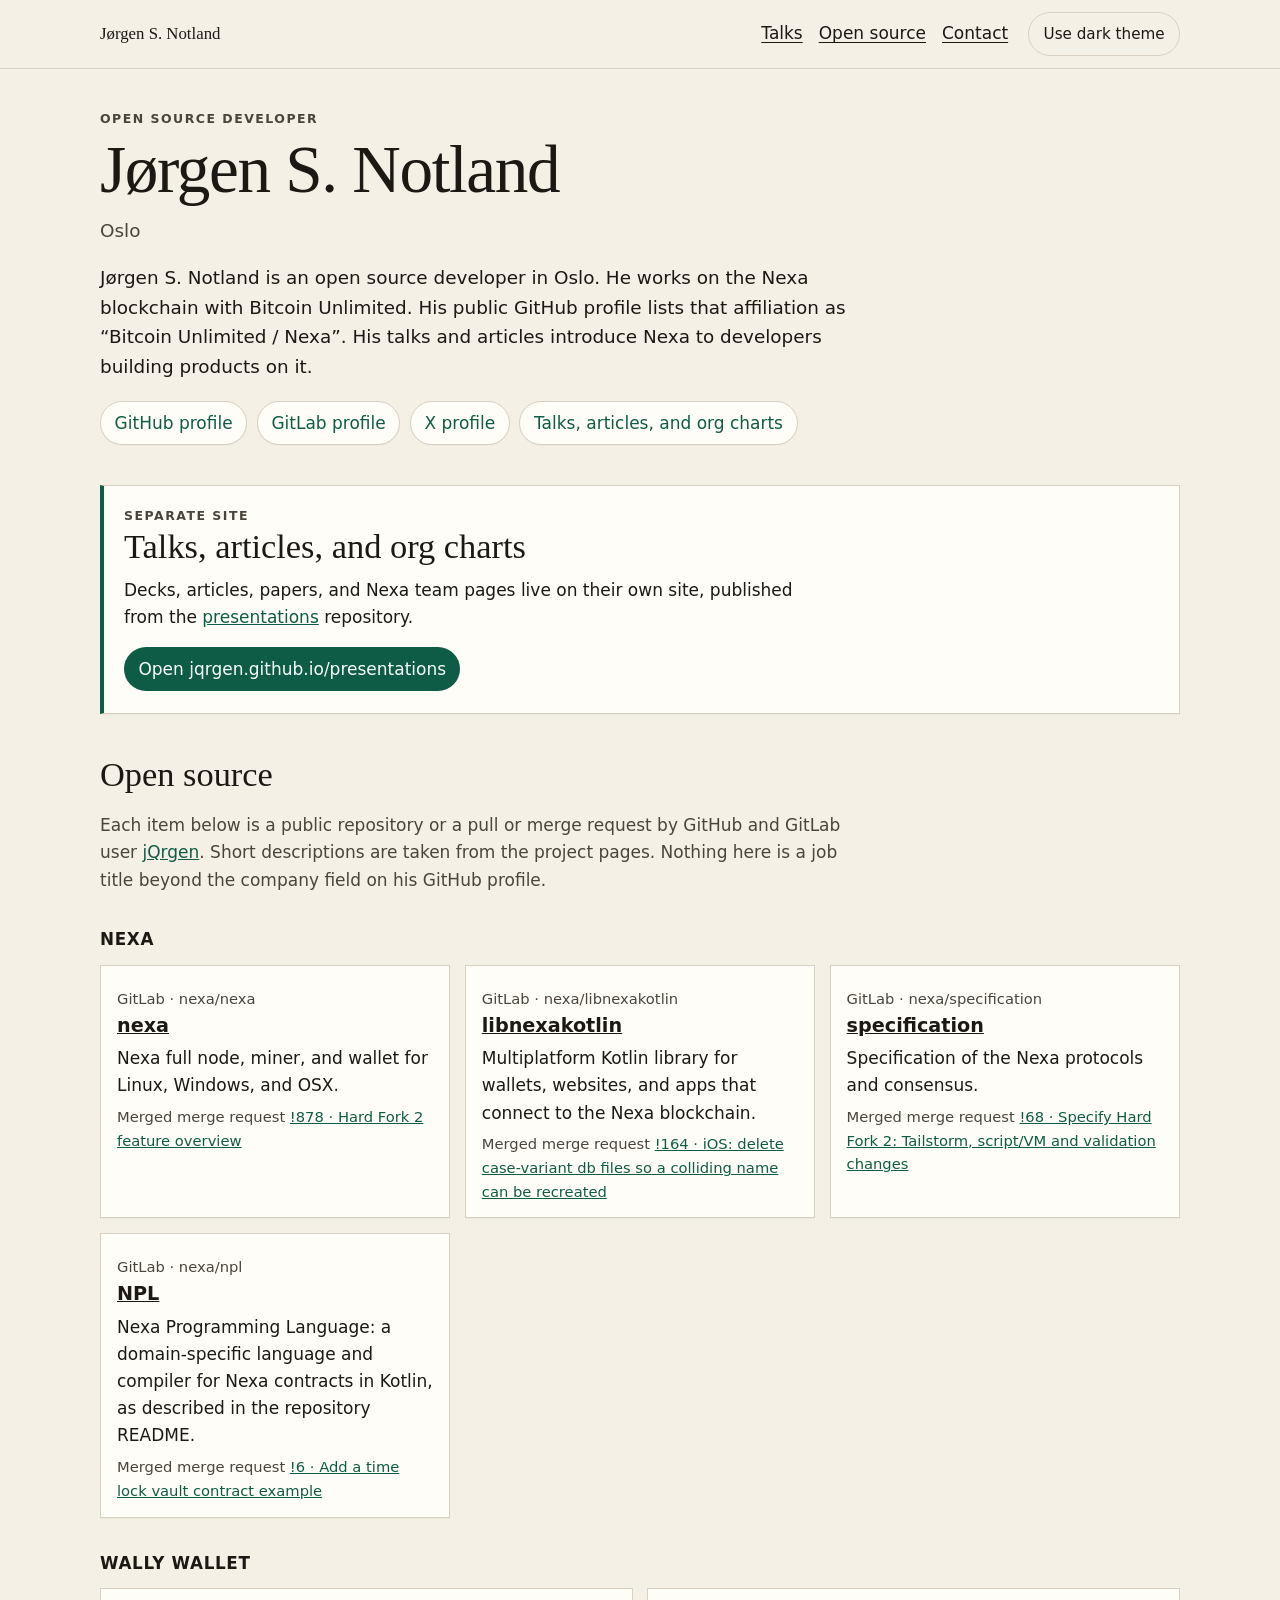
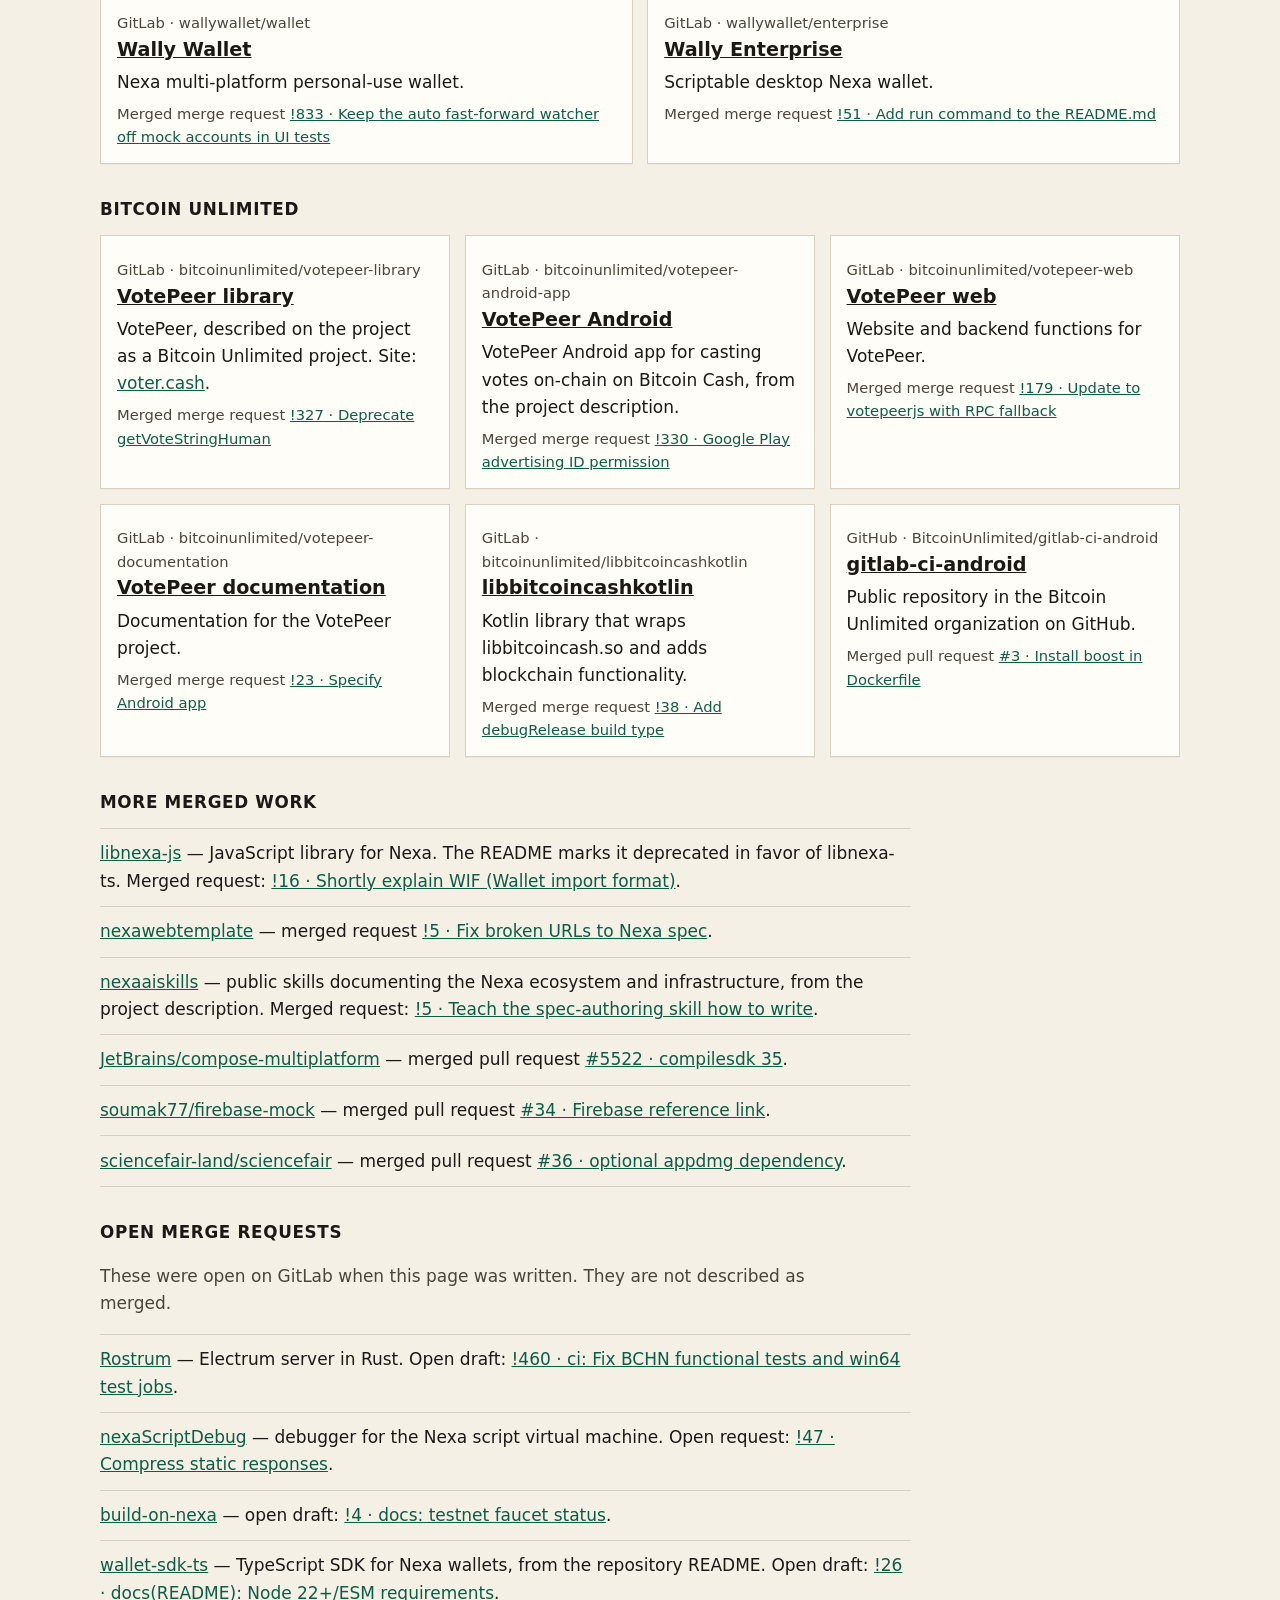
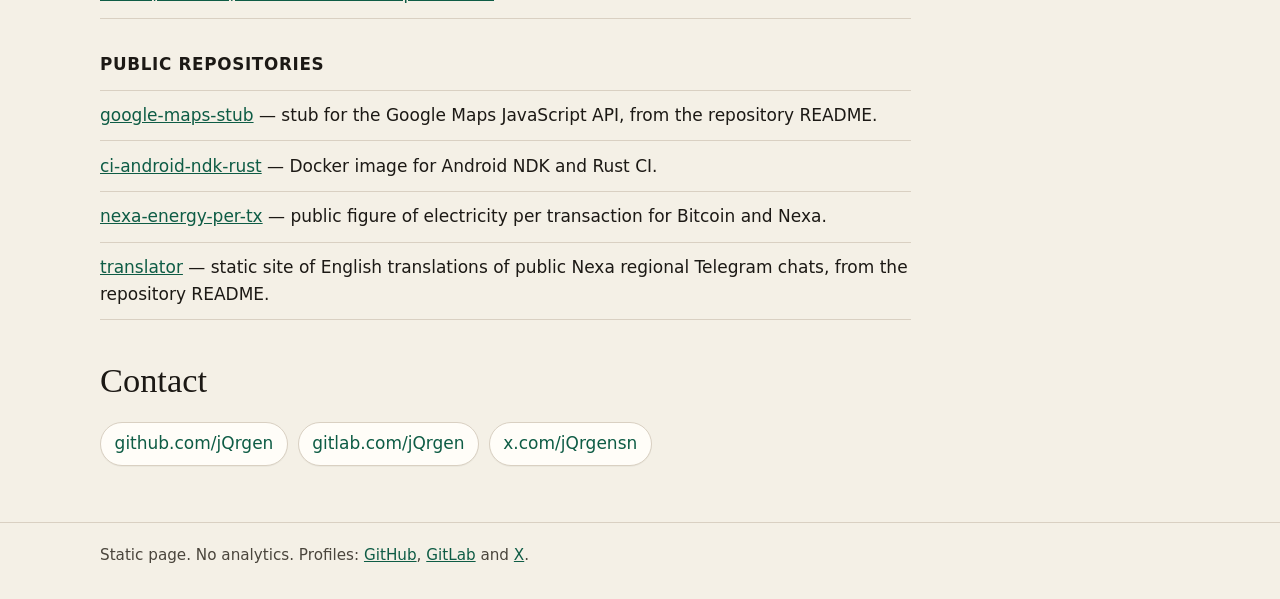
==== commit de4d53ea: "Add X profile (@jQrgensn) to links, contact and footer" ====
--- a/index.html
+++ b/index.html
@@ -39,6 +39,7 @@
 <ul class="profile-links">
 <li><a rel="me" href="https://github.com/jQrgen">GitHub profile</a></li>
 <li><a rel="me" href="https://gitlab.com/jQrgen">GitLab profile</a></li>
+<li><a rel="me" href="https://x.com/jQrgensn">X profile</a></li>
 <li><a href="https://jqrgen.github.io/presentations/">Talks, articles, and org charts</a></li>
 </ul>
 
@@ -172,6 +173,7 @@
 <ul class="profile-links">
 <li><a rel="me" href="https://github.com/jQrgen">github.com/jQrgen</a></li>
 <li><a rel="me" href="https://gitlab.com/jQrgen">gitlab.com/jQrgen</a></li>
+<li><a rel="me" href="https://x.com/jQrgensn">x.com/jQrgensn</a></li>
 </ul>
 </section>
 </div>
@@ -179,7 +181,7 @@
 
 <footer class="site-footer">
 <div class="wrap">
-<p>Static page. No analytics. Profiles: <a href="https://github.com/jQrgen">GitHub</a> and <a href="https://gitlab.com/jQrgen">GitLab</a>.</p>
+<p>Static page. No analytics. Profiles: <a href="https://github.com/jQrgen">GitHub</a>, <a href="https://gitlab.com/jQrgen">GitLab</a> and <a href="https://x.com/jQrgensn">X</a>.</p>
 </div>
 </footer>
 <script>
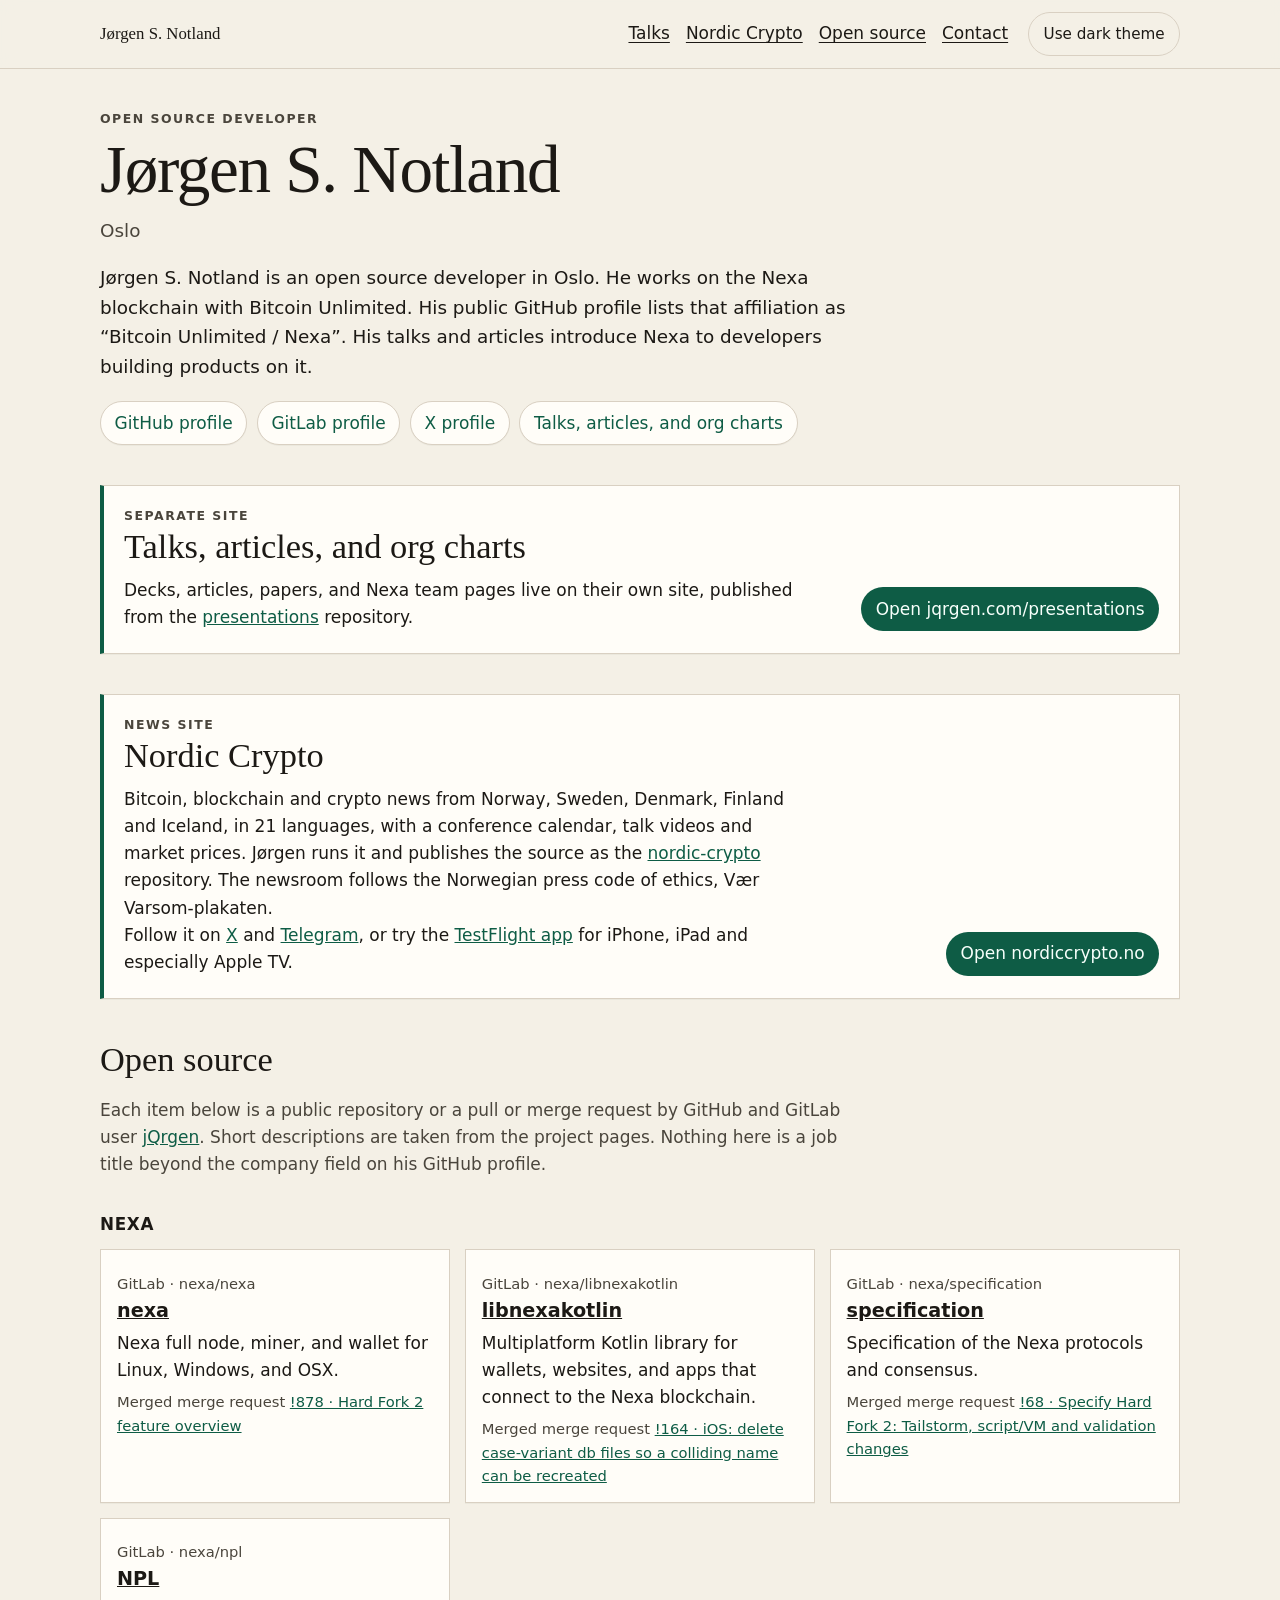
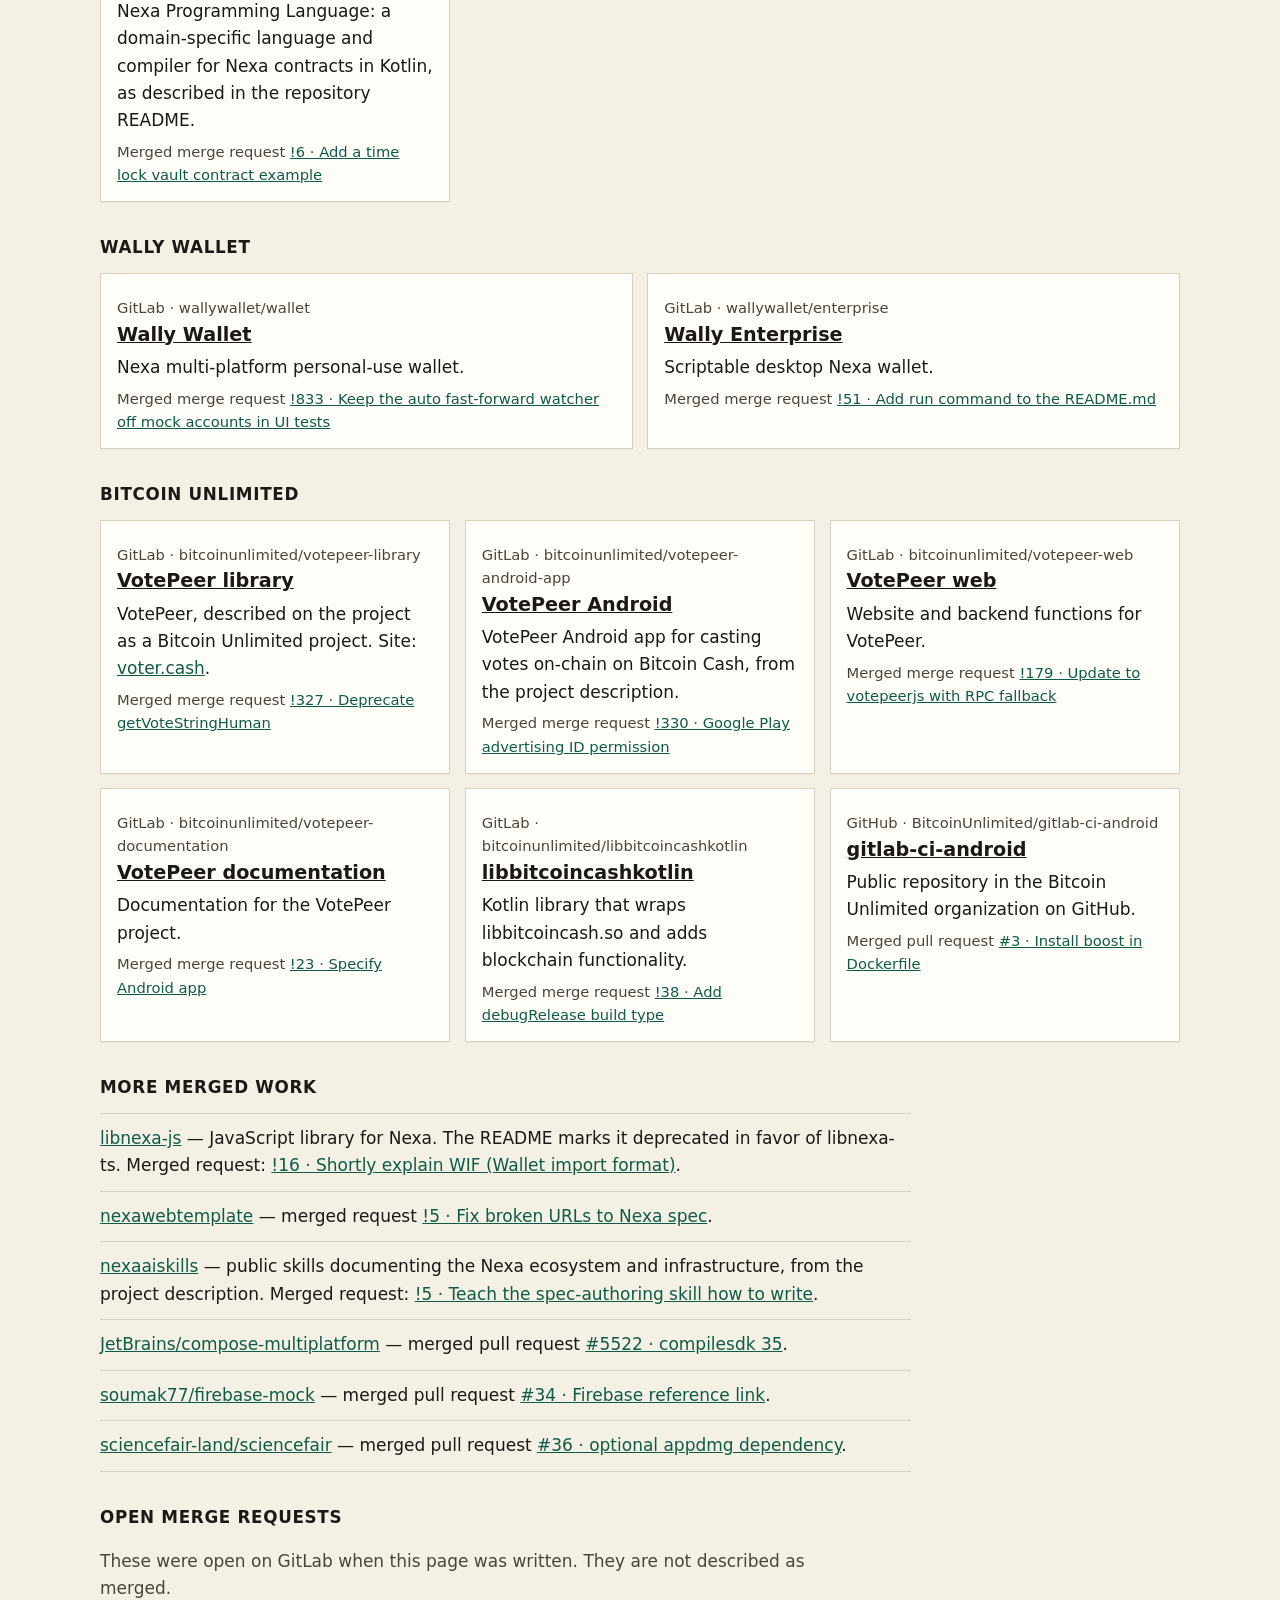
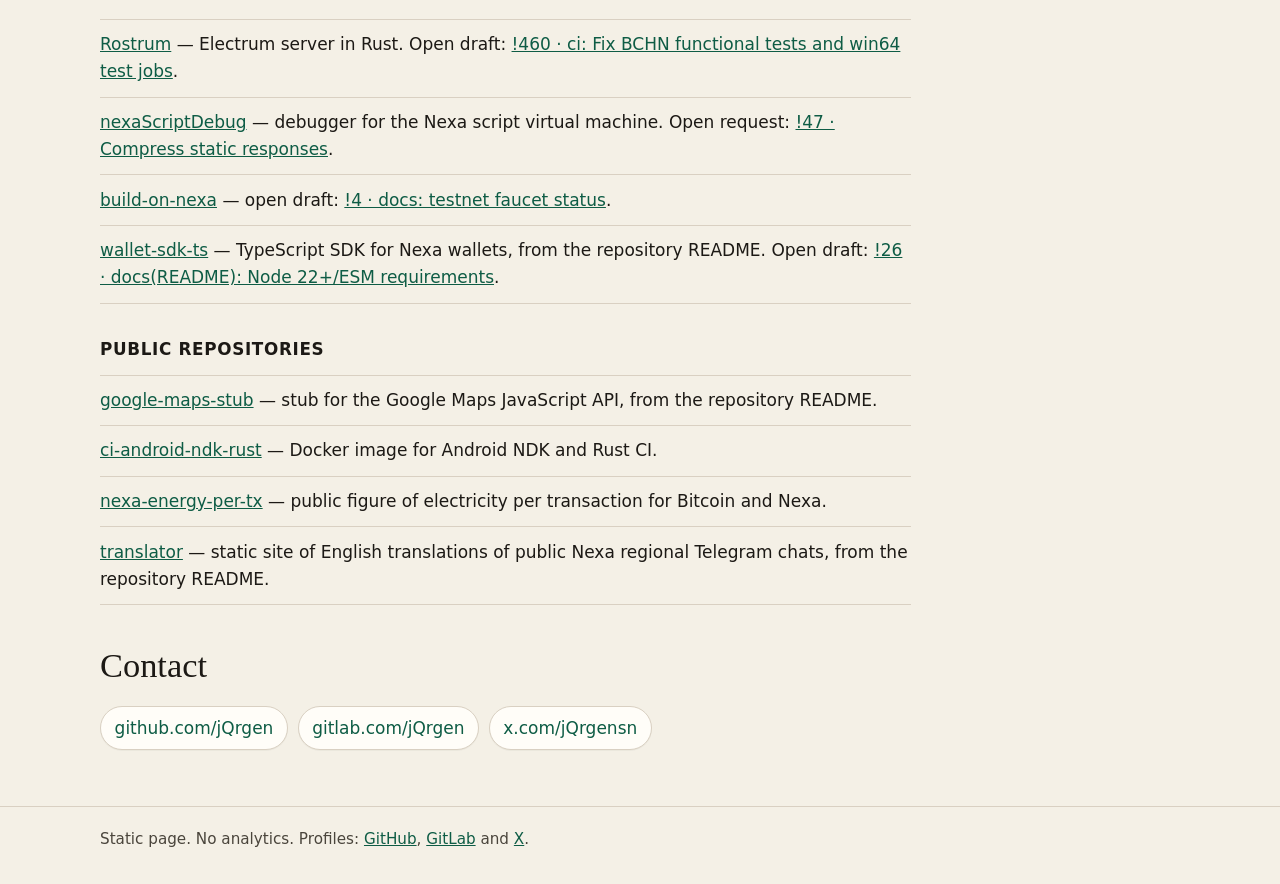
==== commit 4ecef315: "Add Nordic Crypto section; use jqrgen.com URLs" ====
--- a/index.html
+++ b/index.html
@@ -5,11 +5,11 @@
 <meta name="viewport" content="width=device-width, initial-scale=1">
 <title>Jørgen S. Notland</title>
 <meta name="description" content="Jørgen S. Notland is an open source developer in Oslo. He works on the Nexa blockchain with Bitcoin Unlimited.">
-<link rel="canonical" href="https://jqrgen.github.io/">
+<link rel="canonical" href="https://jqrgen.com/">
 <meta property="og:title" content="Jørgen S. Notland">
 <meta property="og:description" content="Open source developer in Oslo, working on the Nexa blockchain with Bitcoin Unlimited.">
 <meta property="og:type" content="profile">
-<meta property="og:url" content="https://jqrgen.github.io/">
+<meta property="og:url" content="https://jqrgen.com/">
 <meta property="og:locale" content="en">
 <meta property="og:site_name" content="Jørgen S. Notland">
 <meta name="theme-color" content="#f4f0e6">
@@ -23,6 +23,7 @@
 <a class="brand" href="#content">Jørgen S. Notland</a>
 <nav class="site-nav" aria-label="On this page">
 <a href="#talks">Talks</a>
+<a href="#nordic-crypto">Nordic Crypto</a>
 <a href="#work">Open source</a>
 <a href="#contact">Contact</a>
 </nav>
@@ -40,7 +41,7 @@
 <li><a rel="me" href="https://github.com/jQrgen">GitHub profile</a></li>
 <li><a rel="me" href="https://gitlab.com/jQrgen">GitLab profile</a></li>
 <li><a rel="me" href="https://x.com/jQrgensn">X profile</a></li>
-<li><a href="https://jqrgen.github.io/presentations/">Talks, articles, and org charts</a></li>
+<li><a href="https://jqrgen.com/presentations/">Talks, articles, and org charts</a></li>
 </ul>
 
 <section class="panel" id="talks" aria-labelledby="talks-heading">
@@ -49,7 +50,17 @@
 <h2 id="talks-heading">Talks, articles, and org charts</h2>
 <p>Decks, articles, papers, and Nexa team pages live on their own site, published from the <a href="https://github.com/jQrgen/presentations">presentations</a> repository.</p>
 </div>
-<a class="panel-link" href="https://jqrgen.github.io/presentations/">Open jqrgen.github.io/presentations</a>
+<a class="panel-link" href="https://jqrgen.com/presentations/">Open jqrgen.com/presentations</a>
+</section>
+
+<section class="panel" id="nordic-crypto" aria-labelledby="nordic-crypto-heading">
+<div>
+<p class="kicker">News site</p>
+<h2 id="nordic-crypto-heading">Nordic Crypto</h2>
+<p>Bitcoin, blockchain and crypto news from Norway, Sweden, Denmark, Finland and Iceland, in 21 languages, with a conference calendar, talk videos and market prices. Jørgen runs it and publishes the source as the <a href="https://github.com/jQrgen/nordic-crypto">nordic-crypto</a> repository. The newsroom follows the Norwegian press code of ethics, Vær Varsom-plakaten.</p>
+<p>Follow it on <a href="https://x.com/xcryptonordic">X</a> and <a href="https://t.me/nordiccryptochat">Telegram</a>, or try the <a href="https://testflight.apple.com/join/nQ2fpjZn">TestFlight app</a> for iPhone, iPad and especially Apple TV.</p>
+</div>
+<a class="panel-link" href="https://nordiccrypto.no/">Open nordiccrypto.no</a>
 </section>
 
 <section id="work" aria-labelledby="work-heading">
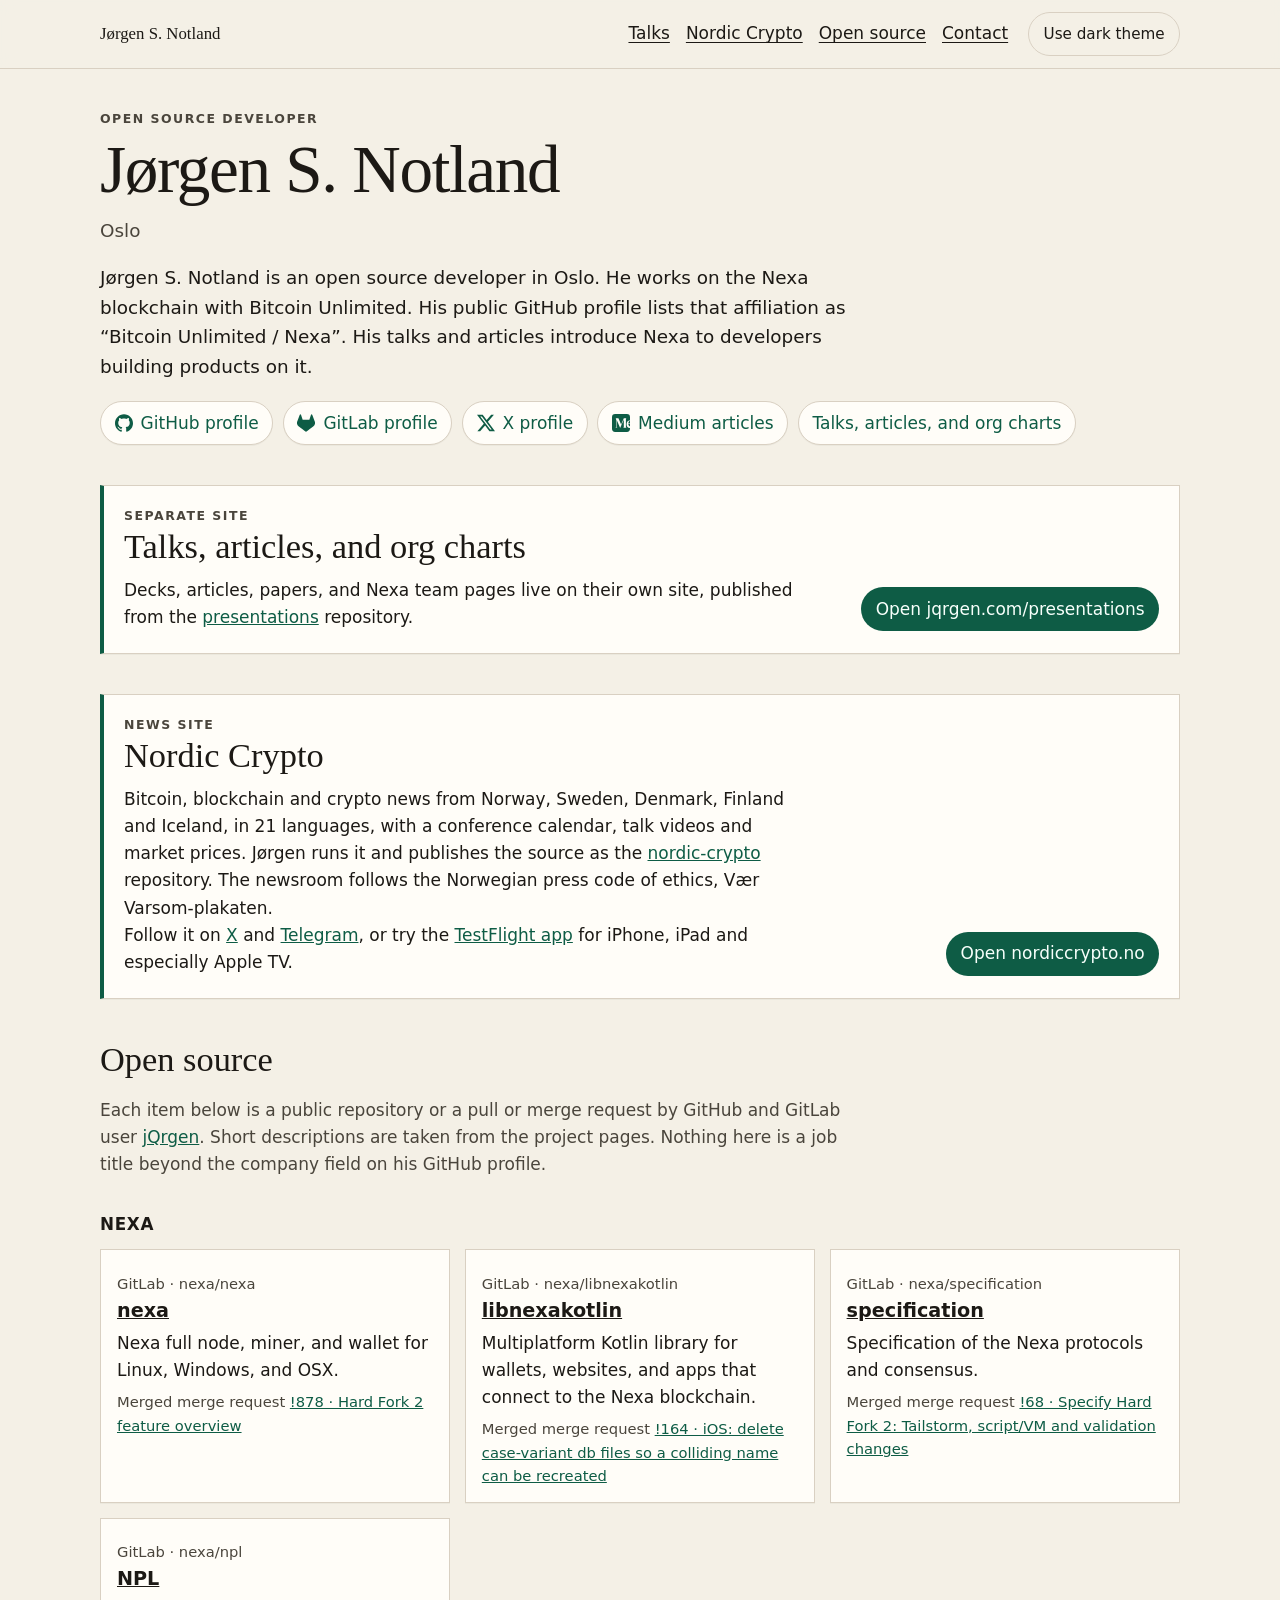
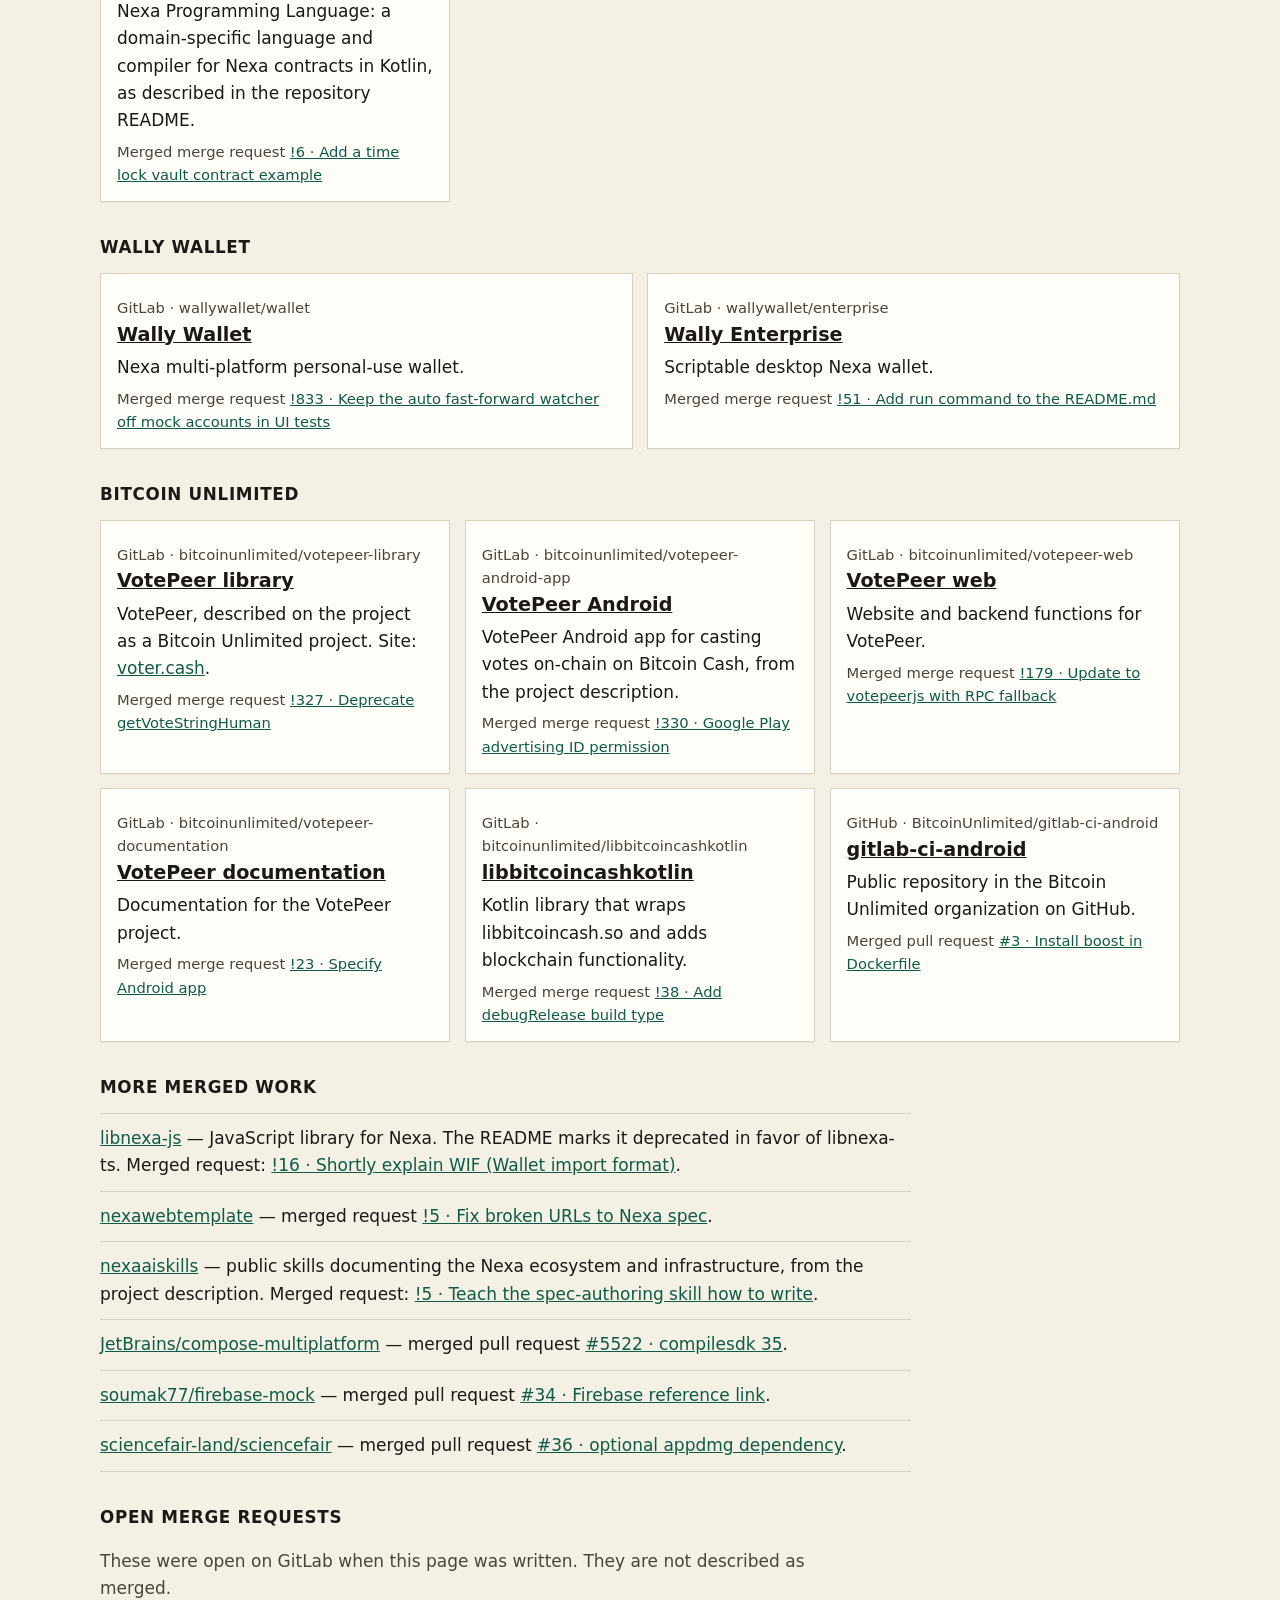
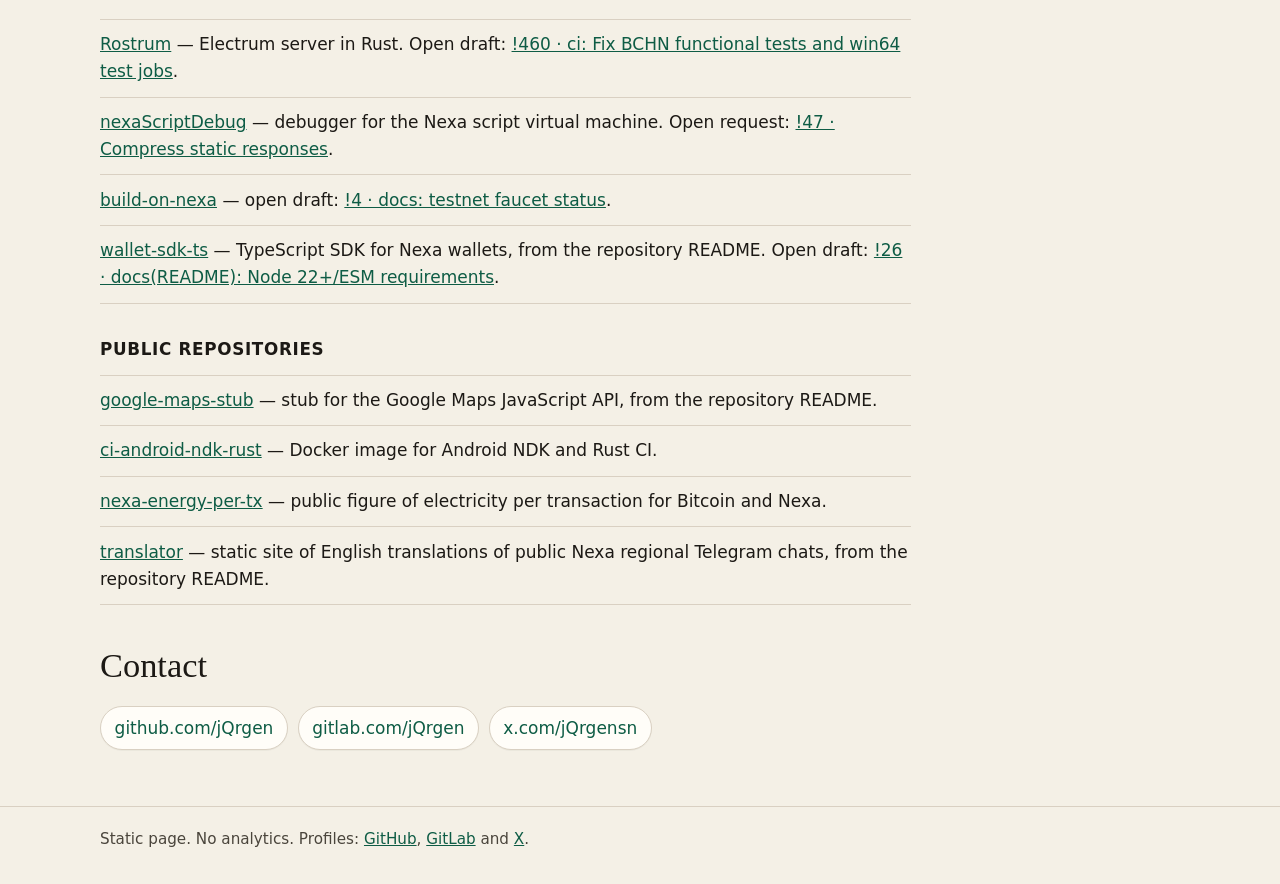
==== commit 50489cfb: "Add icons to the profile links and link to Medium Each profile link gets its brand icon (Simple Icon" ====
--- a/index.html
+++ b/index.html
@@ -38,9 +38,10 @@
 <p class="place">Oslo</p>
 <p class="lede">Jørgen S. Notland is an open source developer in Oslo. He works on the Nexa blockchain with Bitcoin Unlimited. His public GitHub profile lists that affiliation as “Bitcoin Unlimited / Nexa”. His talks and articles introduce Nexa to developers building products on it.</p>
 <ul class="profile-links">
-<li><a rel="me" href="https://github.com/jQrgen">GitHub profile</a></li>
-<li><a rel="me" href="https://gitlab.com/jQrgen">GitLab profile</a></li>
-<li><a rel="me" href="https://x.com/jQrgensn">X profile</a></li>
+<li><a rel="me" href="https://github.com/jQrgen"><svg class="icon" viewBox="0 0 24 24" width="18" height="18" aria-hidden="true" focusable="false"><path fill="currentColor" d="M12 .297c-6.63 0-12 5.373-12 12 0 5.303 3.438 9.8 8.205 11.385.6.113.82-.258.82-.577 0-.285-.01-1.04-.015-2.04-3.338.724-4.042-1.61-4.042-1.61C4.422 18.07 3.633 17.7 3.633 17.7c-1.087-.744.084-.729.084-.729 1.205.084 1.838 1.236 1.838 1.236 1.07 1.835 2.809 1.305 3.495.998.108-.776.417-1.305.76-1.605-2.665-.3-5.466-1.332-5.466-5.93 0-1.31.465-2.38 1.235-3.22-.135-.303-.54-1.523.105-3.176 0 0 1.005-.322 3.3 1.23.96-.267 1.98-.399 3-.405 1.02.006 2.04.138 3 .405 2.28-1.552 3.285-1.23 3.285-1.23.645 1.653.24 2.873.12 3.176.765.84 1.23 1.91 1.23 3.22 0 4.61-2.805 5.625-5.475 5.92.42.36.81 1.096.81 2.22 0 1.606-.015 2.896-.015 3.286 0 .315.21.69.825.57C20.565 22.092 24 17.592 24 12.297c0-6.627-5.373-12-12-12"/></svg>GitHub profile</a></li>
+<li><a rel="me" href="https://gitlab.com/jQrgen"><svg class="icon" viewBox="0 0 24 24" width="18" height="18" aria-hidden="true" focusable="false"><path fill="currentColor" d="m23.6004 9.5927-.0337-.0862L20.3.9814a.851.851 0 0 0-.3362-.405.8748.8748 0 0 0-.9997.0539.8748.8748 0 0 0-.29.4399l-2.2055 6.748H7.5375l-2.2057-6.748a.8573.8573 0 0 0-.29-.4412.8748.8748 0 0 0-.9997-.0537.8585.8585 0 0 0-.3362.4049L.4332 9.5015l-.0325.0862a6.0657 6.0657 0 0 0 2.0119 7.0105l.0113.0087.03.0213 4.976 3.7264 2.462 1.8633 1.4995 1.1321a1.0085 1.0085 0 0 0 1.2197 0l1.4995-1.1321 2.4619-1.8633 5.006-3.7489.0125-.01a6.0682 6.0682 0 0 0 2.0094-7.003z"/></svg>GitLab profile</a></li>
+<li><a rel="me" href="https://x.com/jQrgensn"><svg class="icon" viewBox="0 0 24 24" width="18" height="18" aria-hidden="true" focusable="false"><path fill="currentColor" d="M18.901 1.153h3.68l-8.04 9.19L24 22.846h-7.406l-5.8-7.584-6.638 7.584H.474l8.6-9.83L0 1.154h7.594l5.243 6.932ZM17.61 20.644h2.039L6.486 3.24H4.298Z"/></svg>X profile</a></li>
+<li><a rel="me" href="https://jqrgen.medium.com/"><svg class="icon" viewBox="0 0 24 24" width="18" height="18" aria-hidden="true" focusable="false"><path fill="currentColor" d="M4.21 0A4.201 4.201 0 0 0 0 4.21v15.58A4.201 4.201 0 0 0 4.21 24h15.58A4.201 4.201 0 0 0 24 19.79v-1.093c-.137.013-.278.02-.422.02-2.577 0-4.027-2.146-4.09-4.832a7.592 7.592 0 0 1 .022-.708c.093-1.186.475-2.241 1.105-3.022a3.885 3.885 0 0 1 1.395-1.1c.468-.237 1.127-.367 1.664-.367h.023c.101 0 .202.004.303.01V4.211A4.201 4.201 0 0 0 19.79 0Zm.198 5.583h4.165l3.588 8.435 3.59-8.435h3.864v.146l-.019.004c-.705.16-1.063.397-1.063 1.254h-.003l.003 10.274c.06.676.424.885 1.063 1.03l.02.004v.145h-4.923v-.145l.019-.005c.639-.144.994-.353 1.054-1.03V7.267l-4.745 11.15h-.261L6.15 7.569v9.445c0 .857.358 1.094 1.063 1.253l.02.004v.147H4.405v-.147l.019-.004c.705-.16 1.065-.397 1.065-1.253V6.987c0-.857-.358-1.094-1.064-1.254l-.018-.004zm19.25 3.668c-1.086.023-1.733 1.323-1.813 3.124H24V9.298a1.378 1.378 0 0 0-.342-.047Zm-1.862 3.632c-.1 1.756.86 3.239 2.204 3.634v-3.634z"/></svg>Medium articles</a></li>
 <li><a href="https://jqrgen.com/presentations/">Talks, articles, and org charts</a></li>
 </ul>
 
--- a/styles.css
+++ b/styles.css
@@ -236,6 +236,13 @@
 
 .profile-links a:hover { border-color: var(--accent); }
 
+.profile-links .icon {
+  flex: none;
+  width: 18px;
+  height: 18px;
+  margin-right: 0.5rem;
+}
+
 .panel {
   display: flex;
   flex-wrap: wrap;
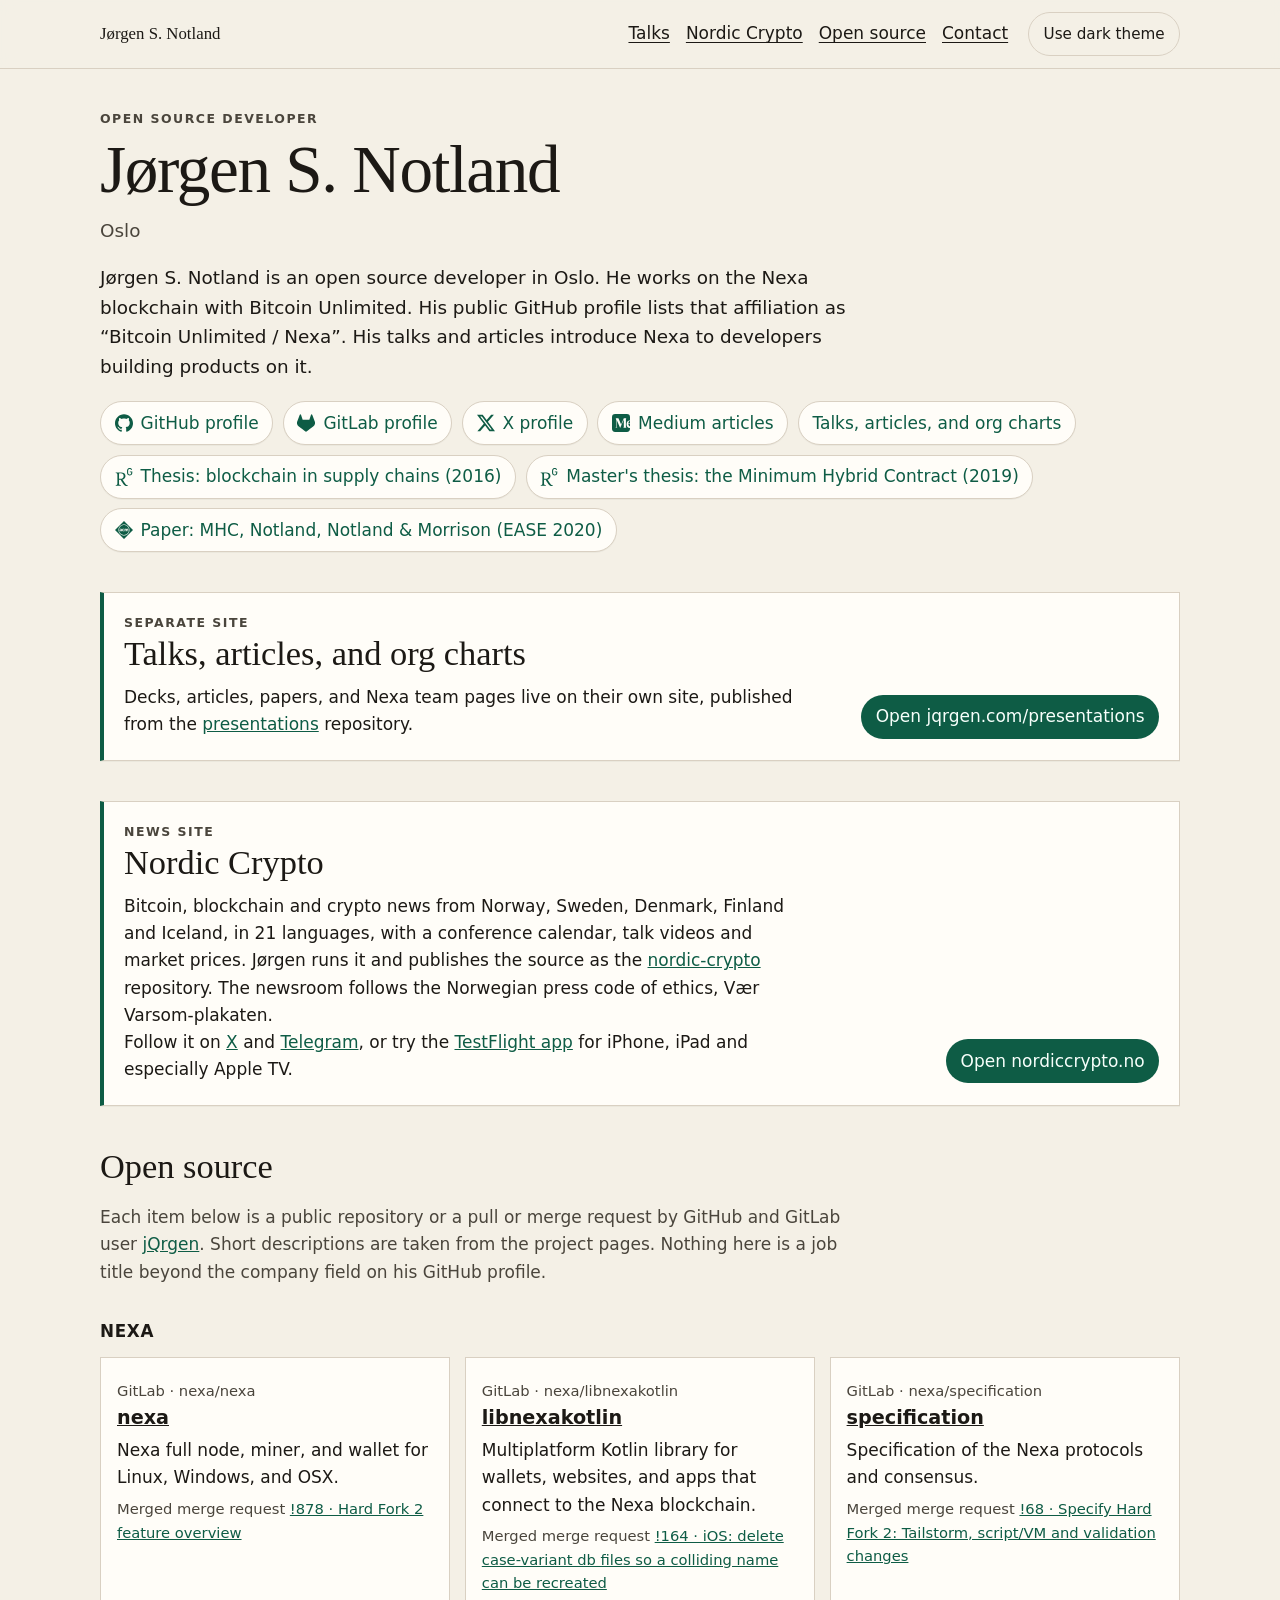
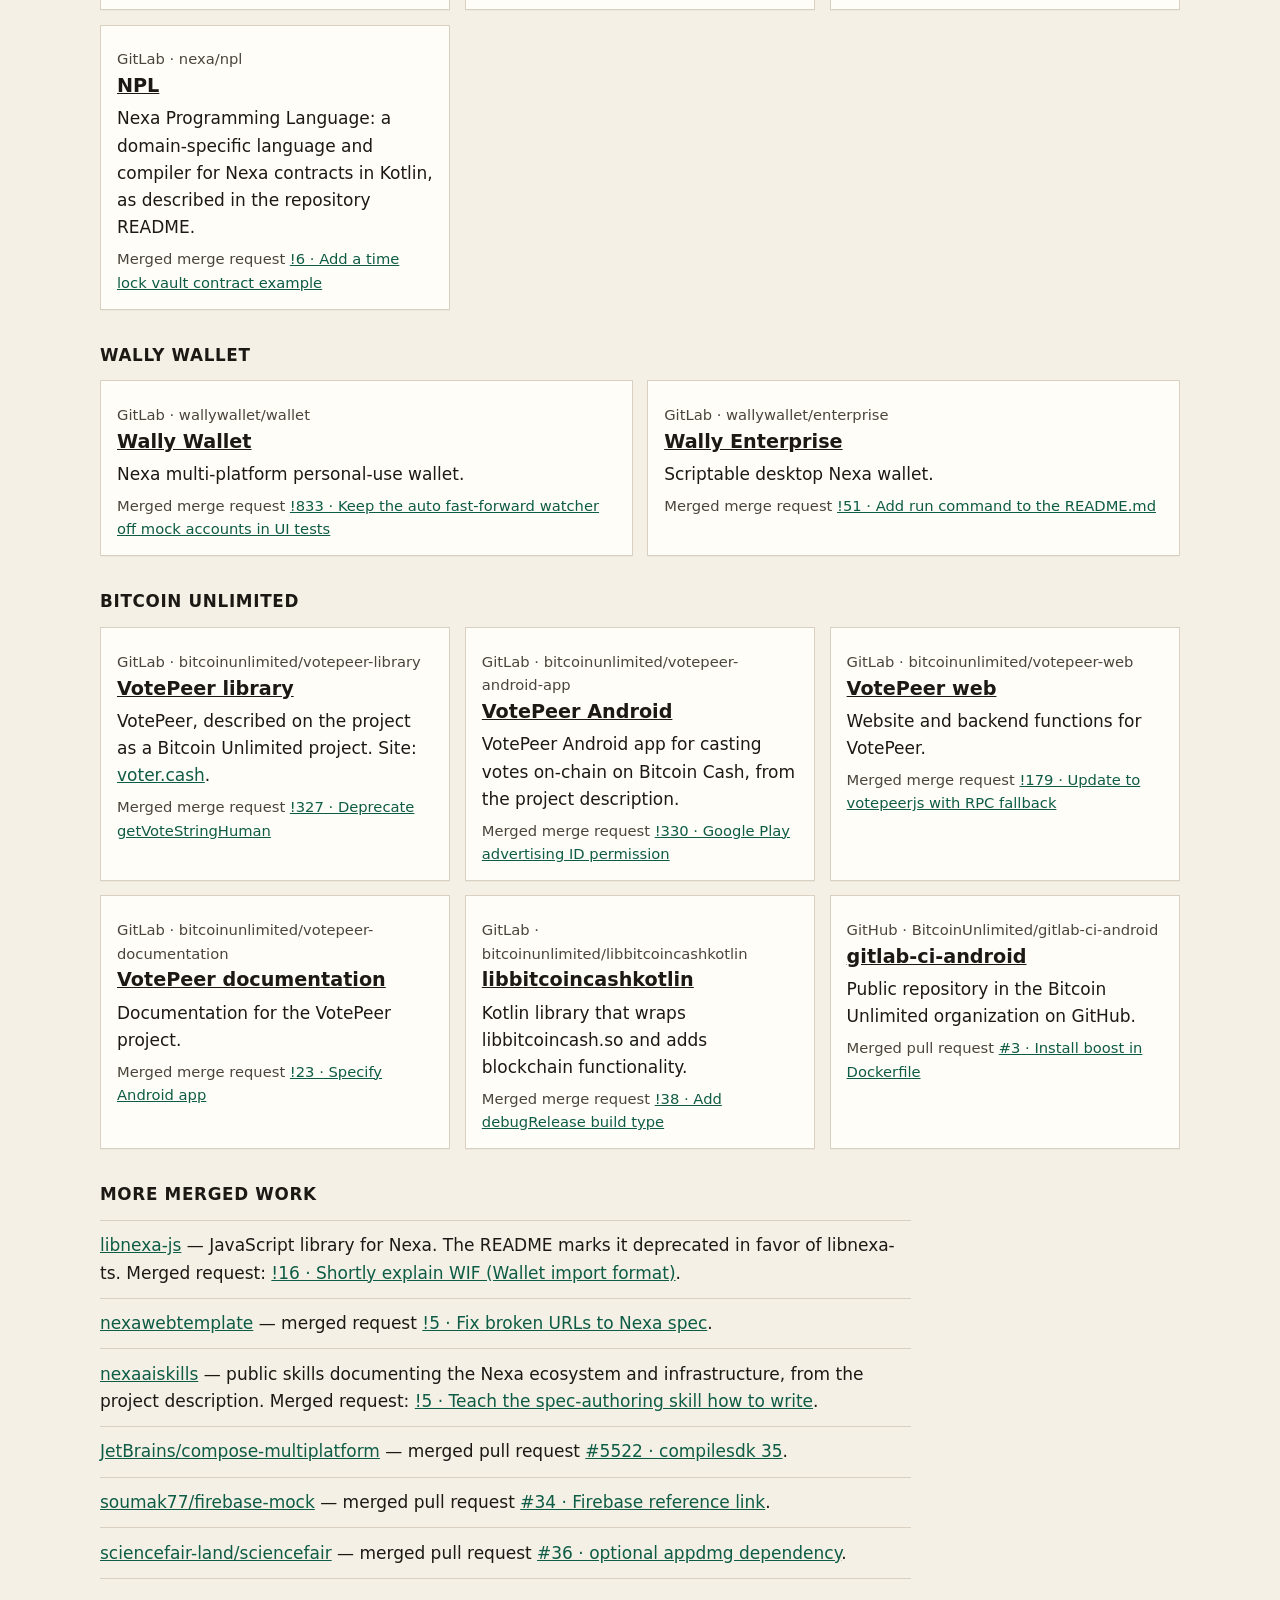
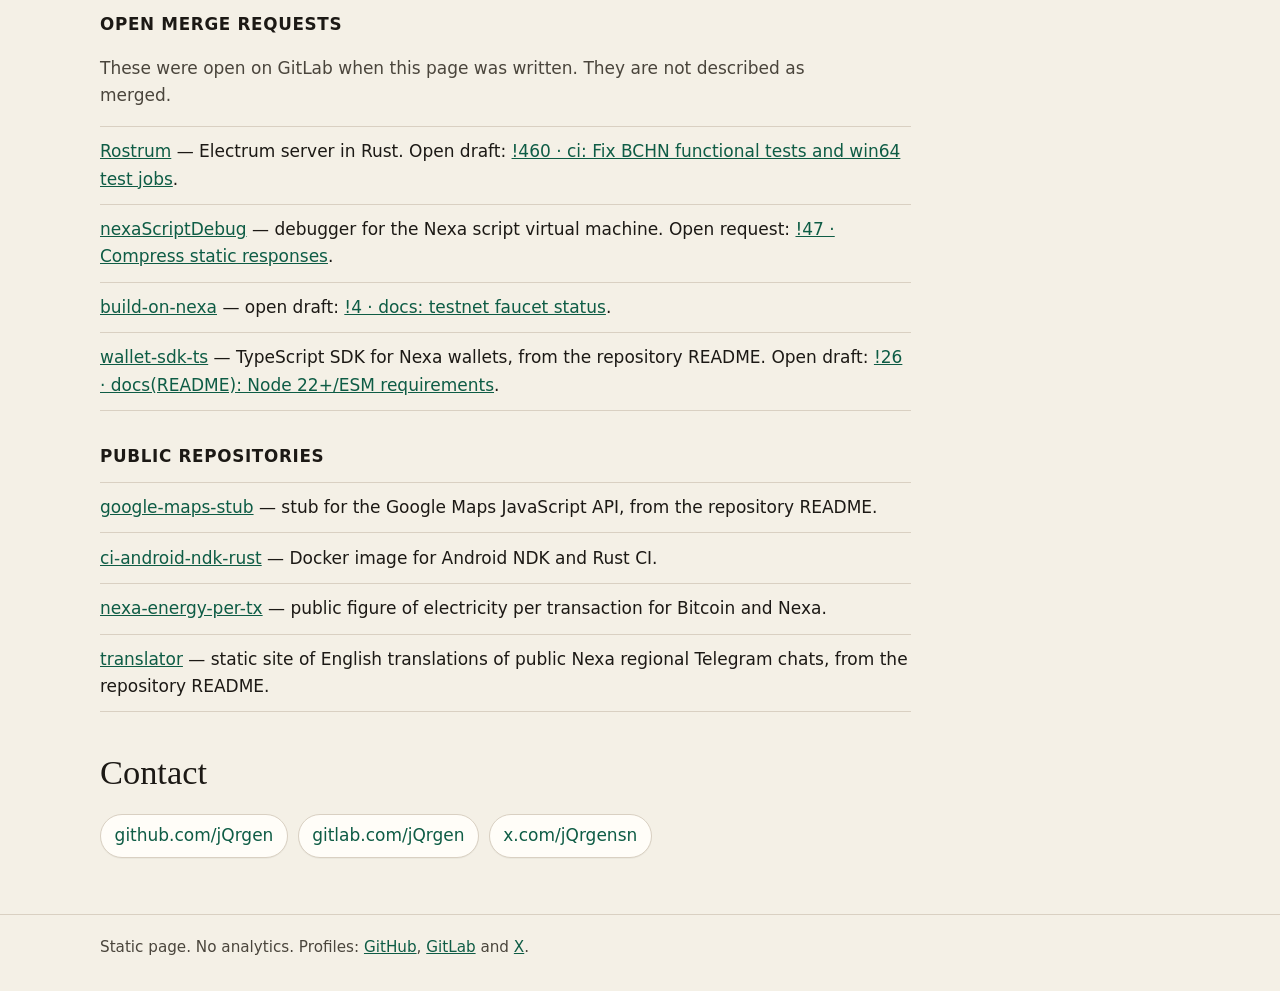
==== commit 544a6c3e: "Link the supply chain thesis, the MHC master's thesis and the MHC paper A second row of icon links u" ====
--- a/index.html
+++ b/index.html
@@ -44,6 +44,11 @@
 <li><a rel="me" href="https://jqrgen.medium.com/"><svg class="icon" viewBox="0 0 24 24" width="18" height="18" aria-hidden="true" focusable="false"><path fill="currentColor" d="M4.21 0A4.201 4.201 0 0 0 0 4.21v15.58A4.201 4.201 0 0 0 4.21 24h15.58A4.201 4.201 0 0 0 24 19.79v-1.093c-.137.013-.278.02-.422.02-2.577 0-4.027-2.146-4.09-4.832a7.592 7.592 0 0 1 .022-.708c.093-1.186.475-2.241 1.105-3.022a3.885 3.885 0 0 1 1.395-1.1c.468-.237 1.127-.367 1.664-.367h.023c.101 0 .202.004.303.01V4.211A4.201 4.201 0 0 0 19.79 0Zm.198 5.583h4.165l3.588 8.435 3.59-8.435h3.864v.146l-.019.004c-.705.16-1.063.397-1.063 1.254h-.003l.003 10.274c.06.676.424.885 1.063 1.03l.02.004v.145h-4.923v-.145l.019-.005c.639-.144.994-.353 1.054-1.03V7.267l-4.745 11.15h-.261L6.15 7.569v9.445c0 .857.358 1.094 1.063 1.253l.02.004v.147H4.405v-.147l.019-.004c.705-.16 1.065-.397 1.065-1.253V6.987c0-.857-.358-1.094-1.064-1.254l-.018-.004zm19.25 3.668c-1.086.023-1.733 1.323-1.813 3.124H24V9.298a1.378 1.378 0 0 0-.342-.047Zm-1.862 3.632c-.1 1.756.86 3.239 2.204 3.634v-3.634z"/></svg>Medium articles</a></li>
 <li><a href="https://jqrgen.com/presentations/">Talks, articles, and org charts</a></li>
 </ul>
+<ul class="profile-links pub-links" aria-label="Theses and papers">
+<li><a href="https://www.researchgate.net/publication/313309221_Project_Thesis_Blockchain_enabled_Trust_Transparency_in_supply_chains"><svg class="icon" viewBox="0 0 24 24" width="18" height="18" aria-hidden="true" focusable="false"><path fill="currentColor" d="M19.586 0c-.818 0-1.508.19-2.073.565-.563.377-.97.936-1.213 1.68a3.193 3.193 0 0 0-.112.437 8.365 8.365 0 0 0-.078.53 9 9 0 0 0-.05.727c-.01.282-.013.621-.013 1.016a31.121 31.123 0 0 0 .014 1.017 9 9 0 0 0 .05.727 7.946 7.946 0 0 0 .077.53h-.005a3.334 3.334 0 0 0 .113.438c.245.743.65 1.303 1.214 1.68.565.376 1.256.564 2.075.564.8 0 1.536-.213 2.105-.603.57-.39.94-.916 1.175-1.65.076-.235.135-.558.177-.93a10.9 10.9 0 0 0 .043-1.207v-.82c0-.095-.047-.142-.14-.142h-3.064c-.094 0-.14.047-.14.141v.956c0 .094.046.14.14.14h1.666c.056 0 .084.03.084.086 0 .36 0 .62-.036.865-.038.244-.1.447-.147.606-.108.385-.348.664-.638.876-.29.212-.738.35-1.227.35-.545 0-.901-.15-1.21-.353-.306-.203-.517-.454-.67-.915a3.136 3.136 0 0 1-.147-.762 17.366 17.367 0 0 1-.034-.656c-.01-.26-.014-.572-.014-.939a26.401 26.403 0 0 1 .014-.938 15.821 15.822 0 0 1 .035-.656 3.19 3.19 0 0 1 .148-.76 1.89 1.89 0 0 1 .742-1.01c.344-.244.593-.352 1.137-.352.508 0 .815.096 1.144.303.33.207.528.492.764.925.047.094.111.118.198.07l1.044-.43c.075-.048.09-.115.042-.199a3.549 3.549 0 0 0-.466-.742 3 3 0 0 0-.679-.607 3.313 3.313 0 0 0-.903-.41A4.068 4.068 0 0 0 19.586 0zM8.217 5.836c-1.69 0-3.036.086-4.297.086-1.146 0-2.291 0-3.007-.029v.831l1.088.2c.744.144 1.174.488 1.174 2.264v11.288c0 1.777-.43 2.12-1.174 2.263l-1.088.2v.832c.773-.029 2.12-.086 3.465-.086 1.29 0 2.951.057 3.667.086v-.831l-1.49-.2c-.773-.115-1.174-.487-1.174-2.264v-4.784c.688.057 1.29.057 2.206.057 1.748 3.123 3.41 5.472 4.355 6.56.86 1.032 2.177 1.691 3.839 1.691.487 0 1.003-.086 1.318-.23v-.744c-1.031 0-2.063-.716-2.808-1.518-1.26-1.376-2.95-3.582-4.355-6.074 2.32-.545 4.04-2.722 4.04-4.9 0-3.208-2.492-4.698-5.758-4.698zm-.515 1.29c2.406 0 3.839 1.26 3.839 3.552 0 2.263-1.547 3.782-4.097 3.782-.974 0-1.404-.03-2.063-.086v-7.19c.66-.059 1.547-.059 2.32-.059z"/></svg>Thesis: blockchain in supply chains (2016)</a></li>
+<li><a href="https://www.researchgate.net/publication/333755664_Master_Thesis_The_Minimum_Hybrid_Contract_MHC_Combining_Legal_and_Blockchain_Smart_Contracts_Master_Thesis"><svg class="icon" viewBox="0 0 24 24" width="18" height="18" aria-hidden="true" focusable="false"><path fill="currentColor" d="M19.586 0c-.818 0-1.508.19-2.073.565-.563.377-.97.936-1.213 1.68a3.193 3.193 0 0 0-.112.437 8.365 8.365 0 0 0-.078.53 9 9 0 0 0-.05.727c-.01.282-.013.621-.013 1.016a31.121 31.123 0 0 0 .014 1.017 9 9 0 0 0 .05.727 7.946 7.946 0 0 0 .077.53h-.005a3.334 3.334 0 0 0 .113.438c.245.743.65 1.303 1.214 1.68.565.376 1.256.564 2.075.564.8 0 1.536-.213 2.105-.603.57-.39.94-.916 1.175-1.65.076-.235.135-.558.177-.93a10.9 10.9 0 0 0 .043-1.207v-.82c0-.095-.047-.142-.14-.142h-3.064c-.094 0-.14.047-.14.141v.956c0 .094.046.14.14.14h1.666c.056 0 .084.03.084.086 0 .36 0 .62-.036.865-.038.244-.1.447-.147.606-.108.385-.348.664-.638.876-.29.212-.738.35-1.227.35-.545 0-.901-.15-1.21-.353-.306-.203-.517-.454-.67-.915a3.136 3.136 0 0 1-.147-.762 17.366 17.367 0 0 1-.034-.656c-.01-.26-.014-.572-.014-.939a26.401 26.403 0 0 1 .014-.938 15.821 15.822 0 0 1 .035-.656 3.19 3.19 0 0 1 .148-.76 1.89 1.89 0 0 1 .742-1.01c.344-.244.593-.352 1.137-.352.508 0 .815.096 1.144.303.33.207.528.492.764.925.047.094.111.118.198.07l1.044-.43c.075-.048.09-.115.042-.199a3.549 3.549 0 0 0-.466-.742 3 3 0 0 0-.679-.607 3.313 3.313 0 0 0-.903-.41A4.068 4.068 0 0 0 19.586 0zM8.217 5.836c-1.69 0-3.036.086-4.297.086-1.146 0-2.291 0-3.007-.029v.831l1.088.2c.744.144 1.174.488 1.174 2.264v11.288c0 1.777-.43 2.12-1.174 2.263l-1.088.2v.832c.773-.029 2.12-.086 3.465-.086 1.29 0 2.951.057 3.667.086v-.831l-1.49-.2c-.773-.115-1.174-.487-1.174-2.264v-4.784c.688.057 1.29.057 2.206.057 1.748 3.123 3.41 5.472 4.355 6.56.86 1.032 2.177 1.691 3.839 1.691.487 0 1.003-.086 1.318-.23v-.744c-1.031 0-2.063-.716-2.808-1.518-1.26-1.376-2.95-3.582-4.355-6.074 2.32-.545 4.04-2.722 4.04-4.9 0-3.208-2.492-4.698-5.758-4.698zm-.515 1.29c2.406 0 3.839 1.26 3.839 3.552 0 2.263-1.547 3.782-4.097 3.782-.974 0-1.404-.03-2.063-.086v-7.19c.66-.059 1.547-.059 2.32-.059z"/></svg>Master's thesis: the Minimum Hybrid Contract (2019)</a></li>
+<li><a href="https://doi.org/10.1145/3383219.3383275"><svg class="icon" viewBox="0 0 24 24" width="18" height="18" aria-hidden="true" focusable="false"><path fill="currentColor" d="M7.435 12.25c-.08.025-.15.072-.202.135-.048.072-.073.158-.07.245 0 .15.038.252.12.308.077.056.194.082.352.082.087 0 .174-.02.264-.06.09-.038.174-.095.245-.165v-.66c-.168.015-.303.03-.405.045-.105.01-.207.034-.305.07zM12 0L0 12l12 12 12-12L12 0zm0 19.357C7.938 19.355 4.645 16.063 4.643 12 4.645 7.938 7.938 4.644 12 4.642c4.063.002 7.355 3.295 7.357 7.358-.002 4.063-3.294 7.355-7.357 7.357zM12 5.377v.002c-3.654 0-6.62 2.966-6.62 6.62s2.966 6.62 6.62 6.62 6.62-2.966 6.62-6.62c0-3.656-2.964-6.62-6.62-6.623zm-2.862 8.246h-.995v-.336l-.182.154c-.142.108-.304.188-.477.233-.082.02-.202.035-.352.035-.262.007-.515-.097-.698-.285-.187-.19-.277-.426-.277-.716 0-.238.046-.427.14-.574.1-.15.24-.27.405-.348.205-.09.423-.152.646-.18.25-.033.516-.06.803-.078v-.017c0-.176-.066-.297-.196-.363-.13-.07-.322-.102-.58-.102-.117 0-.254.02-.41.063-.158.044-.308.1-.458.164H6.42v-.77c.097-.03.256-.062.48-.1.217-.04.438-.06.663-.06.55 0 .95.092 1.2.276.25.183.375.462.375.837v2.168zm3.22-.167c-.07.028-.134.056-.2.086-.074.03-.15.058-.23.08-.094.024-.186.044-.27.06-.084.014-.196.022-.336.022-.263 0-.506-.033-.723-.1-.21-.062-.406-.165-.57-.307-.163-.142-.292-.32-.373-.52-.09-.21-.135-.457-.135-.738-.008-.27.042-.535.146-.78.09-.204.224-.384.392-.53.165-.134.355-.233.56-.29.22-.066.447-.096.675-.096.37 0 .732.087 1.06.255v.854h-.127c-.048-.043-.096-.085-.147-.124-.06-.048-.122-.09-.188-.126-.167-.095-.357-.144-.55-.14-.254 0-.45.086-.59.263-.138.177-.21.414-.21.714 0 .32.075.56.225.715.15.157.347.235.592.235.11 0 .222-.013.33-.042.153-.043.295-.12.415-.225.048-.04.088-.082.123-.11h.13v.843zm4.333.173v-1.597c0-.157 0-.29-.007-.397-.002-.09-.02-.18-.052-.263-.023-.066-.07-.12-.13-.15-.153-.064-.325-.063-.478.002-.086.04-.168.087-.244.14v2.263h-.993v-1.595c0-.156-.003-.286-.01-.396-.003-.09-.02-.18-.05-.264-.027-.066-.076-.12-.136-.15-.06-.033-.145-.048-.25-.048-.083 0-.165.02-.24.056-.078.04-.152.086-.228.136v2.262h-.995V10.44h.993v.356c.144-.125.296-.233.46-.323.148-.08.314-.12.484-.12.182-.004.36.045.514.14.153.1.27.244.34.414.19-.177.37-.314.54-.41.17-.096.34-.145.515-.145.136-.002.27.023.396.075.115.044.22.116.3.21.09.106.16.23.2.364.045.142.066.328.066.553v2.076h-.995z"/></svg>Paper: MHC, Notland, Notland &amp; Morrison (EASE 2020)</a></li>
+</ul>
 
 <section class="panel" id="talks" aria-labelledby="talks-heading">
 <div>
--- a/styles.css
+++ b/styles.css
@@ -243,6 +243,8 @@
   margin-right: 0.5rem;
 }
 
+.pub-links { margin-top: 0.6rem; }
+
 .panel {
   display: flex;
   flex-wrap: wrap;
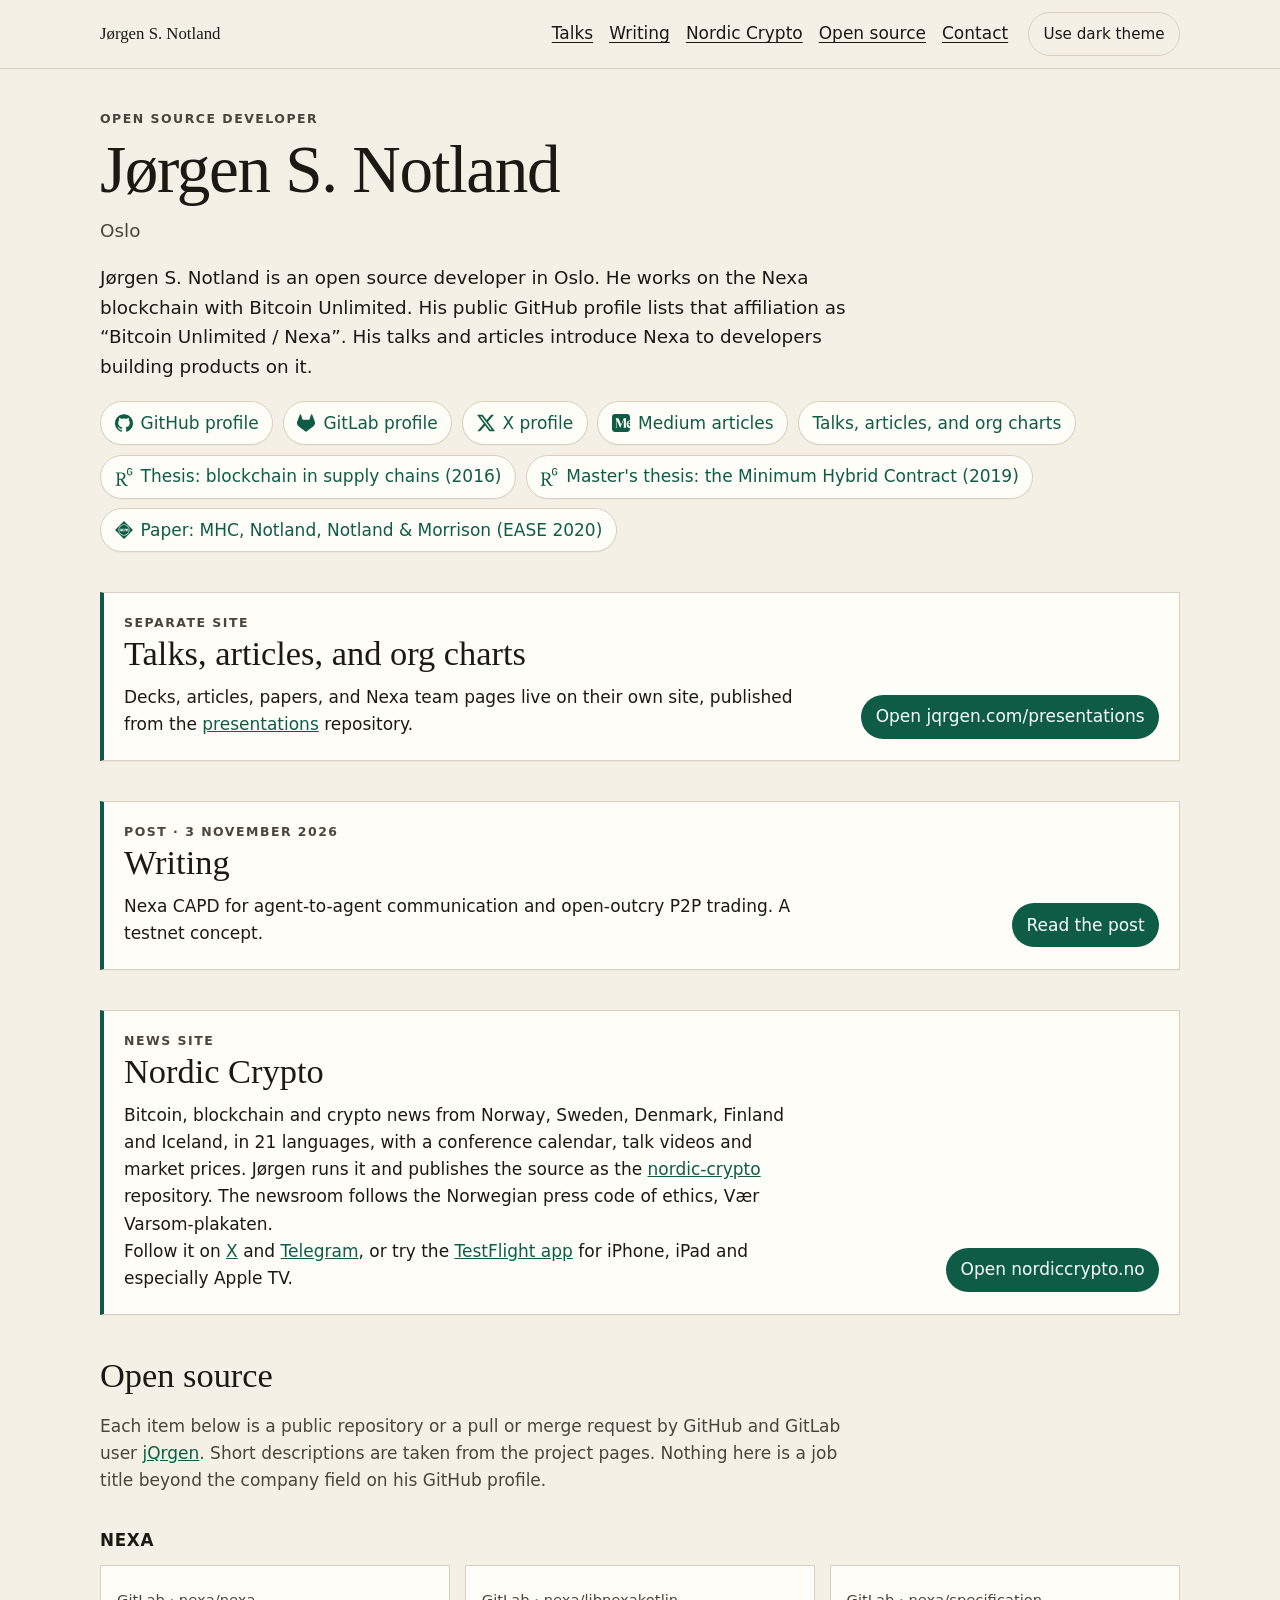
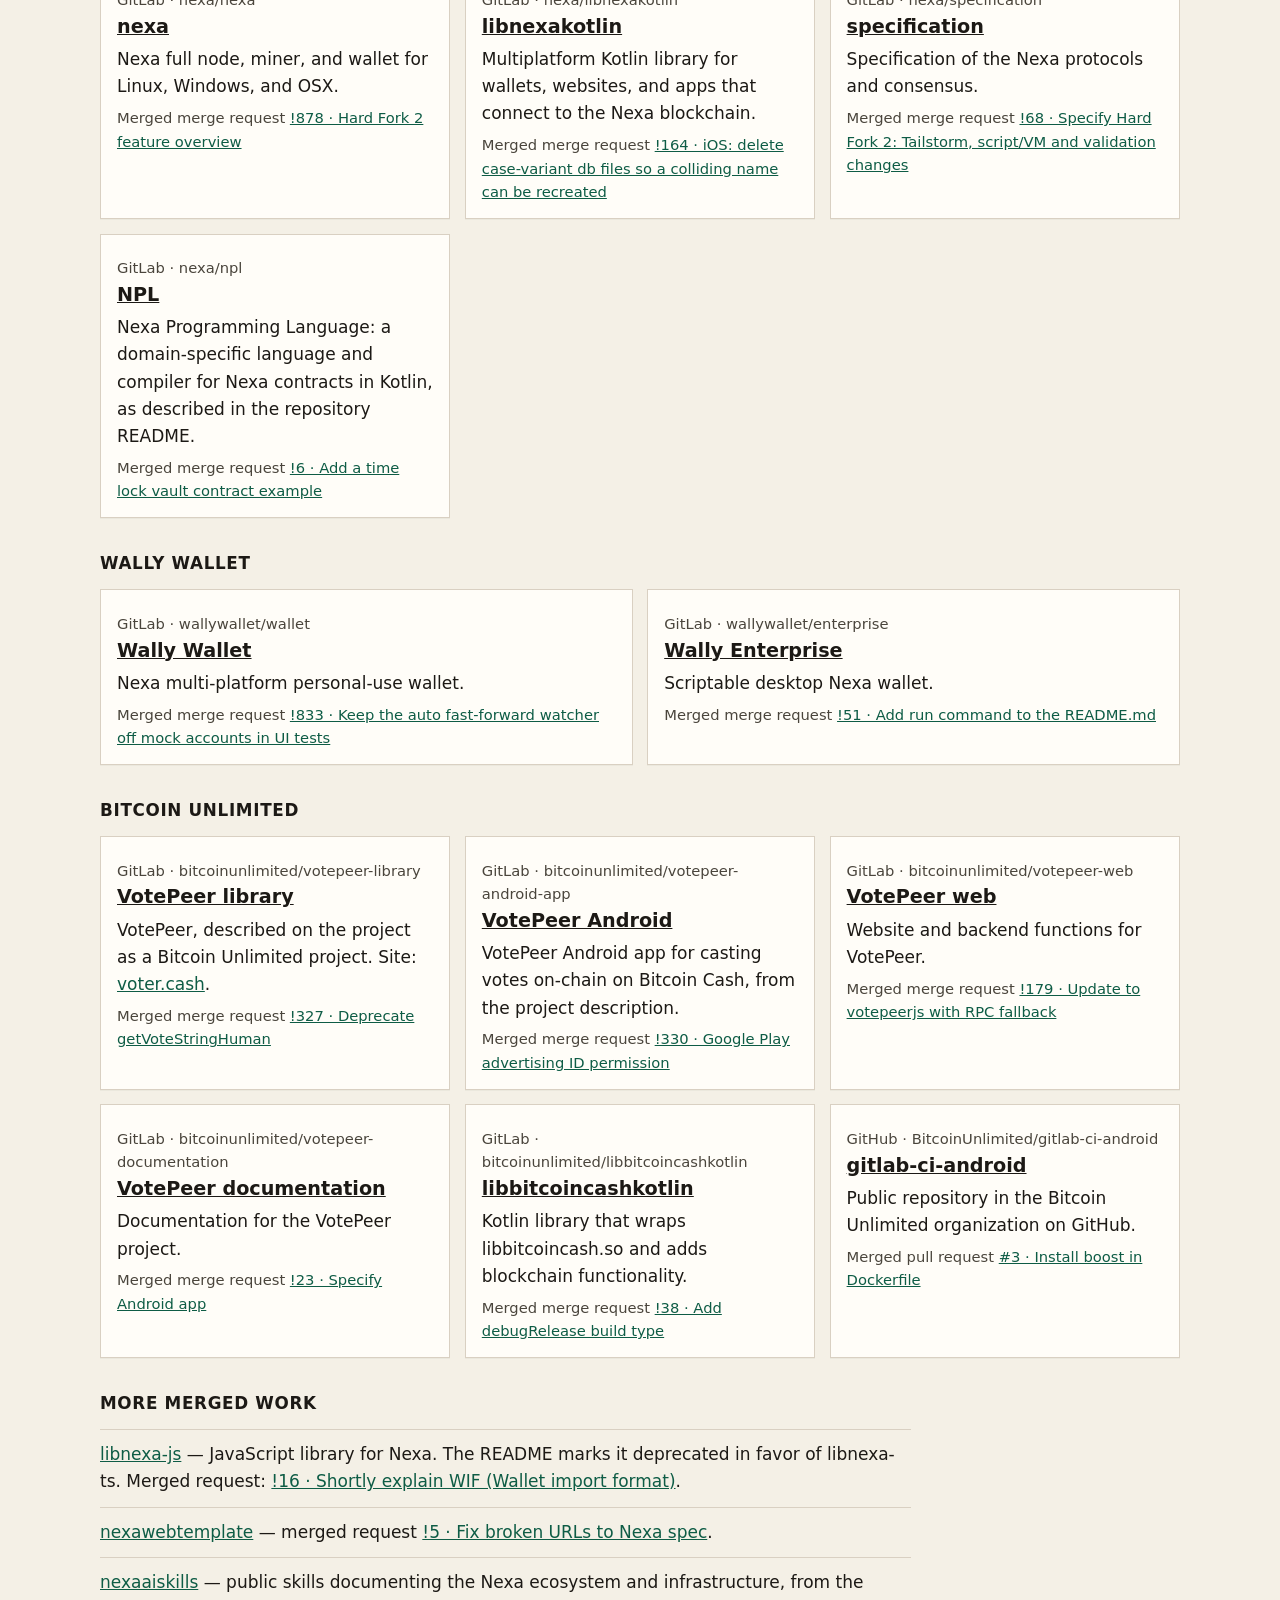
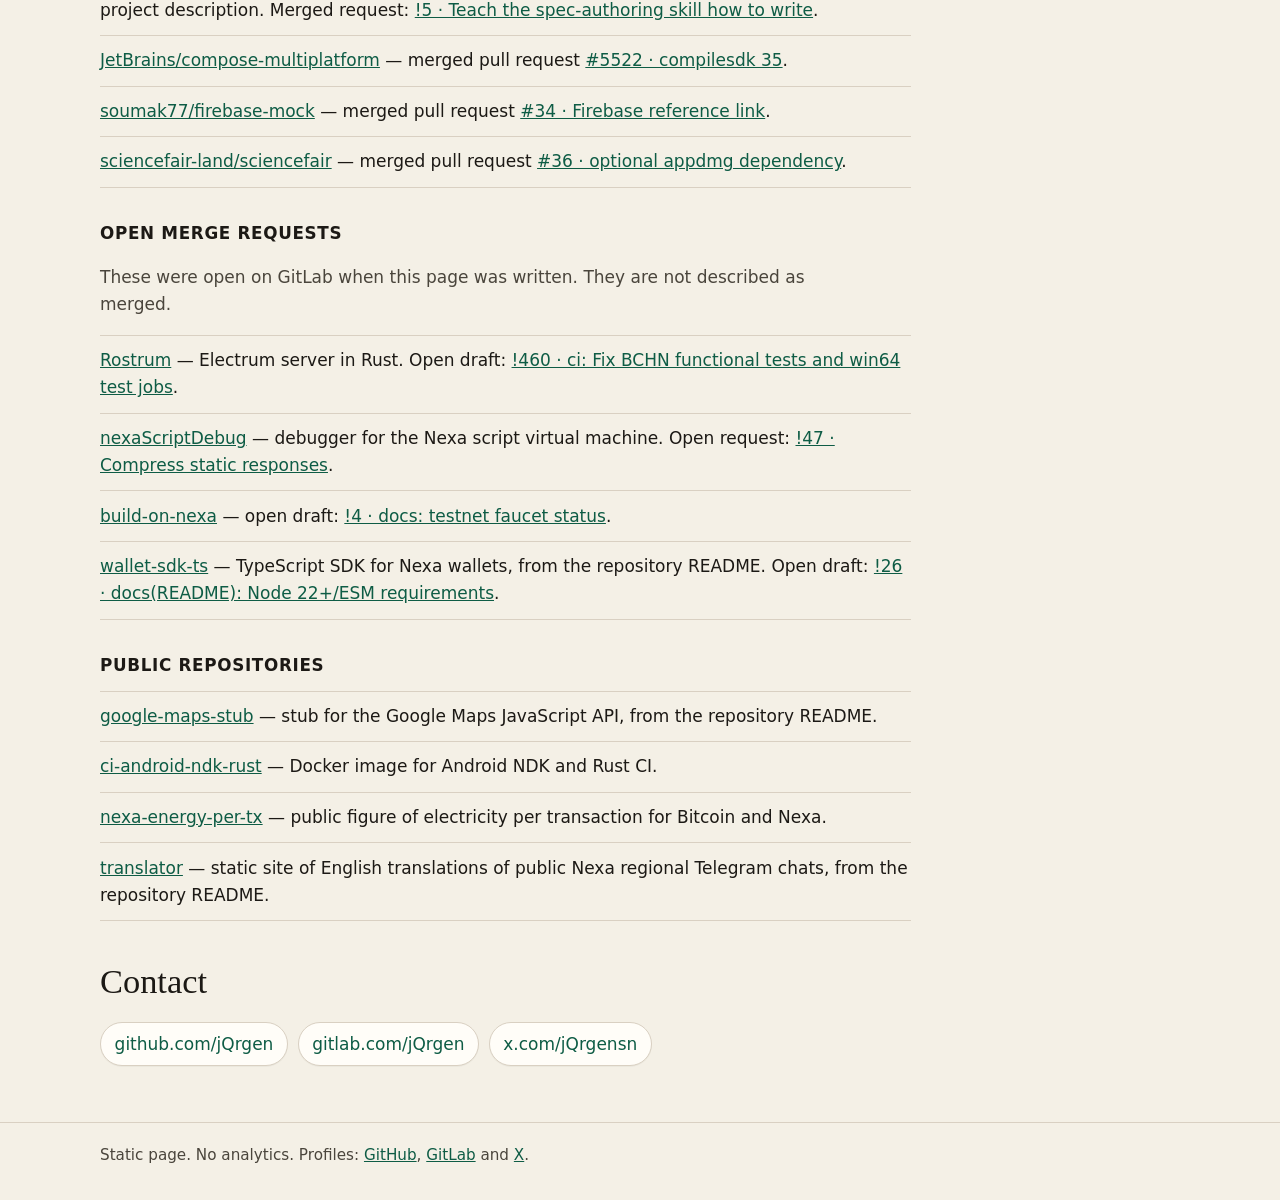
==== commit c8ac9be6: "Add post: Nexa CAPD for agent-to-agent communication and open-outcry P2P trading" ====
--- a/index.html
+++ b/index.html
@@ -23,6 +23,7 @@
 <a class="brand" href="#content">Jørgen S. Notland</a>
 <nav class="site-nav" aria-label="On this page">
 <a href="#talks">Talks</a>
+<a href="#writing">Writing</a>
 <a href="#nordic-crypto">Nordic Crypto</a>
 <a href="#work">Open source</a>
 <a href="#contact">Contact</a>
@@ -59,6 +60,15 @@
 <a class="panel-link" href="https://jqrgen.com/presentations/">Open jqrgen.com/presentations</a>
 </section>
 
+<section class="panel" id="writing" aria-labelledby="writing-heading">
+<div>
+<p class="kicker">Post · 3 November 2026</p>
+<h2 id="writing-heading">Writing</h2>
+<p>Nexa CAPD for agent-to-agent communication and open-outcry P2P trading. A testnet concept.</p>
+</div>
+<a class="panel-link" href="posts/nexa-capd-agents/">Read the post</a>
+</section>
+
 <section class="panel" id="nordic-crypto" aria-labelledby="nordic-crypto-heading">
 <div>
 <p class="kicker">News site</p>
